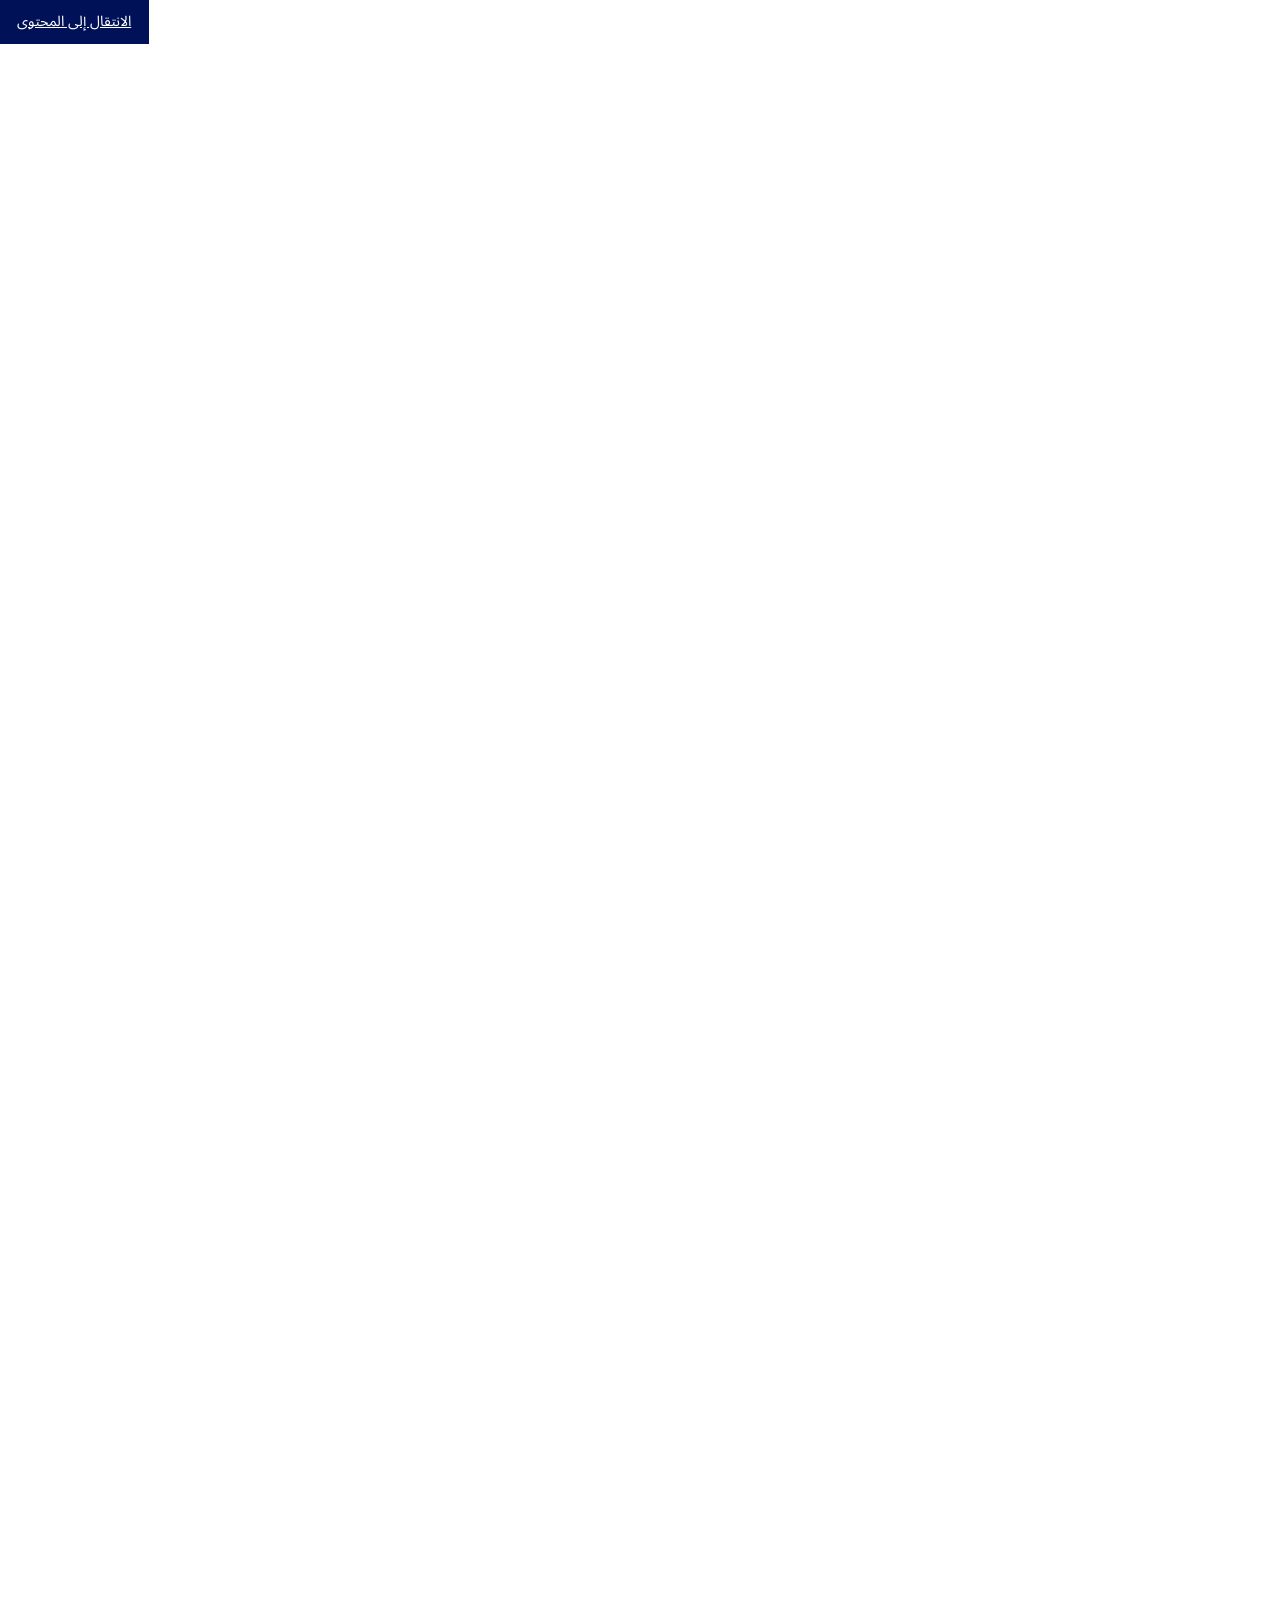
==== ar/index.html @ 50d52a15 "Add files via upload" ====
<!DOCTYPE html>
<html lang="ar" dir="rtl">
<head>
  <meta charset="utf-8">
  <meta name="viewport" content="width=device-width, initial-scale=1">
  <title>مهمة PART للاستدلال الحِجاجي — معلومات باللغة العربية</title>
  <meta name="description" content="صفحة تعريفية باللغة العربية عن مهمة PART للاستدلال الحجاجي، مع توضيح أن التقييم والترتيب الرسميين يعتمدان على البيانات الإنجليزية وأن الترجمة العربية مخصصة للتحليل الاختياري.">
  <link rel="icon" type="image/svg+xml" href="../assets/part-logo.svg">
  <link rel="stylesheet" href="../css/styles.css">
  <link rel="preconnect" href="https://fonts.googleapis.com">
  <link rel="preconnect" href="https://fonts.gstatic.com" crossorigin>
  <link href="https://fonts.googleapis.com/css2?family=Montserrat:wght@400;600;700&amp;family=Noto+Sans+Arabic:wght@400;500;600;700&amp;display=swap" rel="stylesheet">
  <style>
    :root {
      --font-body: "Forma DJR Arabic Text", "Noto Sans Arabic", Tahoma, Arial, sans-serif;
      --font-head: "Forma DJR Arabic Text", "Noto Sans Arabic", Tahoma, Arial, sans-serif;
    }
    body { font-family: var(--font-body); line-height: 1.85; }
    h1, h2, h3, h4, .site-nav, .btn, .kicker, .fact, .dates-table, .io, .footer-note {
      font-family: var(--font-head);
    }
    [lang="en"], .ltr { font-family: "Forma DJR Micro", Montserrat, Arial, sans-serif; }
    h1, h2, h3, h4 { line-height: 1.55; }
    .hero h1 { max-width: 100%; font-size: clamp(2rem, 4.4vw, 3.1rem); margin-bottom: 0.55em; }
    .hero { padding-bottom: 2.5rem; }
    .lede { max-width: 73ch; font-size: 1.16rem; line-height: 1.95; }
    .kicker { letter-spacing: 0; text-transform: none; font-size: 0.9rem; }
    .site-nav a { padding: 0.4em 0; }
    .site-nav .language-link { color: var(--blue); font-weight: 700; white-space: nowrap; }
    .official-notice {
      max-width: 900px;
      background: var(--bg-alt);
      border-right: 4px solid var(--orange);
      padding: 1.35rem 1.55rem;
      margin: 1.7rem 0 1.4rem;
      line-height: 1.9;
    }
    .official-notice h2 { border: 0; padding: 0; font-size: 1.2rem; margin: 0 0 0.5em; }
    .official-notice p { margin: 0; }
    .official-notice strong { color: var(--blue); }
    .btn { line-height: 1.6; }
    .btn-label small { letter-spacing: 0; text-transform: none; }
    main section + section { padding-top: var(--space-section); }
    section#task { padding-top: var(--space-section); }
    .subtask-card h3 { font-size: 1.1rem; margin-bottom: 0.5rem; }
    .subtask-card p:last-child { margin-bottom: 0; }
    .rtl-steps { margin: 1.2rem 0 1.5rem; padding-right: 1.7rem; padding-left: 0; }
    .rtl-steps li { margin: 0 0 0.7rem; padding-right: 0.3rem; }
    .example-box {
      border-right: 3px solid var(--orange);
      border-left: 0;
      background: #fff;
      padding: 1.4rem 1.65rem;
      margin: 1.4rem 0 1.3rem;
      max-width: 850px;
    }
    .example-box p { margin-bottom: 0.55rem; }
    .example-box p:last-child { margin-bottom: 0; }
    .example-box ul { margin: 0.5rem 0 0; padding-right: 1.25rem; padding-left: 0; }
    .example-box li { margin: 0.22rem 0; }
    .answer-note { color: var(--blue); font-weight: 700; margin-top: 0.75rem; }
    .dates-table th, .dates-table td { text-align: right; }
    .dates-table thead th { letter-spacing: 0; text-transform: none; }
    .dates-table td:first-child, .dates-table th:first-child { min-width: 10rem; }
    .footer-note { max-width: 74ch; }
    .ltr { direction: ltr; unicode-bidi: isolate; display: inline-block; }
    @media (max-width: 720px) {
      .hero { padding-top: 2.2rem; }
      .hero h1 { font-size: 2rem; }
      .official-notice { padding: 1rem 1.2rem; }
      .dates-table th, .dates-table td { padding: 0.6rem 0.5rem; font-size: 0.82rem; }
      .dates-table td:first-child, .dates-table th:first-child { min-width: 7rem; }
    }
  </style>
</head>
<body>
  <a class="skip-link" href="#main">الانتقال إلى المحتوى</a>

  <header class="site-header">
    <div class="wrap header-inner">
      <a class="brand" href="../index.html" aria-label="العودة إلى موقع PART الرسمي بالإنجليزية">
        <img src="../assets/part-logo.svg" alt="PART — ألغاز الحجاج" width="242" height="70">
      </a>
      <nav class="site-nav" aria-label="القائمة الرئيسية">
        <a href="#task">عن المهمة</a>
        <a href="#arabic">النسخة العربية</a>
        <a href="#participation">كيف أشارك؟</a>
        <a href="#dates">المواعيد</a>
        <a class="language-link" href="../index.html" lang="en" dir="ltr">English ↗</a>
      </nav>
    </div>
  </header>

  <main id="main">
    <section class="hero" id="top">
      <div class="wrap">
        <p class="kicker"><span class="ltr" lang="en">ArgMining 2027 · EACL 2027</span> · صفحة تعريفية بالعربية</p>
        <h1>مهمة <span class="ltr" lang="en">PART</span> للاستدلال الحِجاجي</h1>
        <p class="lede">
          هل يمكن لنموذج لغوي أن يحدد من نصدّق عندما يتهم بعض الشهود بعضهم الآخر بالكذب؟
          في مهمة <span class="ltr" lang="en">PART</span>، يحلّ المشاركون مسائل قصيرة تتهم فيها بعض الشهادات شهادات أخرى بالكذب، ويحددون من يمكن تصديقه.
        </p>

        <aside class="official-notice" aria-label="معلومة مهمة عن اللغة الرسمية للمهمة">
          <h2>مهم: الإنجليزية هي اللغة الرسمية للمهمة</h2>
          <p>
            <strong>يعتمد الترتيب الرسمي على نتائج الاختبار الإنجليزي فقط.</strong>
            سننشر ترجمة عربية لمسائل الاختبار لمن يرغب في إجراء تجارب إضافية، ويمكن للمشاركين ترجمة بيانات التدريب الإنجليزية بأنفسهم.
            النسخة العربية <strong>ليست مسارًا مستقلًا للمنافسة</strong>، ولا تؤثر نتائجها في الترتيب الرسمي.
          </p>
        </aside>

        <div class="cta-row">
          <a class="btn btn-primary" href="../index.html">
            <span class="btn-label">الموقع الرسمي بالإنجليزية<small>التعليمات والمواعيد وطريقة إرسال الإجابات</small></span>
          </a>
          <a class="btn btn-outline" href="https://huggingface.co/datasets/michiel/argpart" target="_blank" rel="noopener">
            <span class="btn-label">بيانات التدريب الإنجليزية<small>٣٬٠٠٠ مثال متاح الآن</small></span>
          </a>
        </div>
      </div>
    </section>

    <section class="alt-bg" id="task">
      <div class="wrap">
        <h2>ما المطلوب من المشاركين؟</h2>
        <p>
          تتضمن كل مسألة مجموعة من الشهود. يمكن تصديق الشاهد ما لم توجد شهادة موثوقة تتهمه بالكذب.
          توجد مهمتان، ويمكن المشاركة في واحدة منهما أو كلتيهما.
        </p>
        <div class="subtask-grid">
          <article class="subtask-card">
            <h3>المهمة الأولى · إجابة بنعم أو لا</h3>
            <p>اقرأ شهادات الشهود، ثم حدد هل يمكن تصديق عبارة محددة.</p>
            <p class="io">الإجابة المطلوبة: <code lang="en" dir="ltr">yes</code> أو <code lang="en" dir="ltr">no</code></p>
          </article>
          <article class="subtask-card">
            <h3>المهمة الثانية · من هم الشهود الذين يمكن تصديقهم؟</h3>
            <p>حدد جميع الشهود الذين يمكن تصديقهم بعد النظر في اتهاماتهم لبعضهم بالكذب.</p>
            <p class="io">الإجابة المطلوبة: أسماء الشهود الذين يمكن تصديقهم، كما وردت في المسألة</p>
          </article>
        </div>
      </div>
    </section>

    <section id="arabic">
      <div class="wrap">
        <h2>التجارب باستخدام النسخة العربية</h2>
        <p>
          سننشر ترجمة عربية لمسائل الاختبار الإنجليزية، مع الحفاظ على المسائل نفسها وإجاباتها الصحيحة.
          أما بيانات التدريب الإنجليزية المتاحة حاليًا، فيمكن للمشاركين ترجمتها إلى العربية بأنفسهم إذا رغبوا في تدريب نموذج أو إجراء تجارب باللغة العربية.
        </p>
        <ol class="rtl-steps">
          <li><strong>شارك في المهمة الرسمية:</strong> أرسل إجابات نظامك عن مسائل الاختبار <strong>الإنجليزية</strong> وفق التعليمات المنشورة في الموقع الرئيسي.</li>
          <li><strong>ترجم بيانات التدريب إذا رغبت:</strong> يمكنك استخدام البيانات الإنجليزية المتاحة الآن وإعداد ترجمتك العربية لتجاربك.</li>
          <li><strong>جرّب الاختبار العربي:</strong> عندما ننشر النسخة العربية، يمكنك اختبار نموذج متخصص بالعربية أو متعدد اللغات، ومقارنة نتائجه بين اللغتين.</li>
          <li><strong>اعرض نتائجك في الورقة:</strong> يسعدنا أن تتضمن الورقة التي تشرح فيها نظامك تجارب إضافية على النسخة العربية، إلى جانب النتائج الإنجليزية الرسمية.</li>
        </ol>
        <p class="data-note">نعمل حاليًا على ترجمة مسائل الاختبار إلى العربية، وسنضيف رابطها هنا عند نشرها. لا تحتاج إلى إرسال إجابات منفصلة بالعربية للمشاركة في الترتيب الرسمي.</p>
      </div>
    </section>

    <section class="alt-bg" id="example">
      <div class="wrap">
        <h2>مثال بسيط</h2>
        <p>القاعدة: نصدّق الشاهد ما لم توجد شهادة موثوقة تتهمه بالكذب.</p>
        <div class="example-box">
          <ul>
            <li>ليلى تقول إن القطار متأخر.</li>
            <li>أحمد يقول إن ليلى تكذب.</li>
            <li>سامر يقول إن ليلى تكذب.</li>
            <li>عمر يقول إن سامر يكذب.</li>
          </ul>
          <p class="answer-note">النتيجة: لا يمكن تصديق أن القطار متأخر؛ والشاهدان الموثوقان هما أحمد وعمر.</p>
        </div>
        <p class="fig-caption">مثال توضيحي بأسماء عربية. في التقييم الرسمي تُقدَّم المسائل وإجاباتها بالإنجليزية.</p>
      </div>
    </section>

    <section id="participation">
      <div class="wrap">
        <h2>المشاركة وورقة وصف النظام</h2>
        <p>
          للمشاركة في الترتيب الرسمي، يجب إرسال إجابات نظامك عن مسائل الاختبار الإنجليزية في ملف بصيغة <code lang="en" dir="ltr">JSONL</code>، كما هو موضح في الموقع الرئيسي.
          ويمكنك أيضًا عرض تجاربك على الترجمة العربية في ورقة وصف النظام (حتى أربع صفحات، وفق قالب <span class="ltr" lang="en">ACL</span>)، مثل مقارنة نماذج متخصصة بالعربية بنماذج متعددة اللغات.
        </p>
        <p>تنطبق على التجارب الشروط نفسها المعلنة في الصفحة الإنجليزية، بما فيها قيود حجم النماذج واستخدام النماذج مفتوحة الأوزان.</p>
        <div class="cta-row">
          <a class="btn btn-primary" href="../index.html#submission"><span class="btn-label">طريقة إرسال الإجابات الرسمية</span></a>
          <a class="btn btn-outline" href="mailto:argpart2027@gmail.com?subject=PART2027%20Arabic%20translation"><span class="btn-label">اسأل المنظمين</span></a>
        </div>
      </div>
    </section>

    <section class="alt-bg" id="dates">
      <div class="wrap">
        <h2>المواعيد المهمة</h2>
        <table class="dates-table">
          <thead><tr><th scope="col">التاريخ</th><th scope="col">الحدث</th></tr></thead>
          <tbody>
            <tr><td>٩ نوفمبر ٢٠٢٦</td><td>إتاحة بيانات التدريب الإنجليزية</td></tr>
            <tr><td>٧ ديسمبر ٢٠٢٦</td><td>إتاحة بيانات الاختبار</td></tr>
            <tr class="dates-final"><td>١١ ديسمبر ٢٠٢٦</td><td>آخر موعد لإرسال إجابات الاختبار الإنجليزي</td></tr>
            <tr><td>١٥ ديسمبر ٢٠٢٦</td><td>إعلان النتائج</td></tr>
            <tr><td>٣١ ديسمبر ٢٠٢٦</td><td>آخر موعد لتقديم ورقة وصف النظام</td></tr>
          </tbody>
        </table>
        <p class="table-note">للمواعيد التفصيلية وأي تحديثات، يُرجى الرجوع إلى <a href="../index.html#dates">الموقع الرسمي بالإنجليزية</a>.</p>
      </div>
    </section>
  </main>

  <footer class="site-footer">
    <div class="wrap footer-inner">
      <div>
        <strong class="ltr" lang="en">PART · ArgMining 2027</strong>
        <p class="footer-note">هذه صفحة تعريفية باللغة العربية. تبقى التعليمات والنتائج الرسمية المنشورة في <a href="../index.html">النسخة الإنجليزية</a> هي المرجع للمشاركة في المهمة.</p>
      </div>
      <nav class="footer-nav" aria-label="روابط أسفل الصفحة">
        <a href="../index.html">الموقع الإنجليزي الرسمي</a>
        <a href="mailto:argpart2027@gmail.com">argpart2027@gmail.com</a>
      </nav>
    </div>
  </footer>
</body>
</html>
---- css/styles.css ----
/* ==========================================================================
   PART Shared Task — ArgMining 2027
   Leiden University huisstijl, minimal white.
   Colors:   huisstijl.universiteitleiden.nl/huisstijl/kleuren
             primary  Universiteitsblauw #001158 (Pantone 280 C)
             accent   Wiskunde en Natuurwetenschappen #BE4500 (Pantone 173 C)
             light    30%-intensity variants of the above
   Type:     primary  Merriweather (body) — web font
             secondary Vestula -> official web substitute Verdana (headings,
             tables, UI)
   ========================================================================== */

:root {
  --blue:        #001158;
  --blue-30:     #B2B5CC;
  --orange:      #BE4500;
  --orange-30:   #ECC7B3;
  --ink:         #16181d;
  --muted:       #565b66;
  --line:        #d8dbe4;
  --bg:          #ffffff;
  --bg-alt:      #f5f6fa;

  --font-body:   "Merriweather", Georgia, "Times New Roman", serif;
  --font-head:   Verdana, Geneva, "DejaVu Sans", Arial, sans-serif;

  --wrap: 1060px;
  --space-section: clamp(3rem, 7vw, 5rem);
}

* { box-sizing: border-box; }

html {
  scroll-behavior: smooth;
  scroll-padding-top: 5rem;
}

body {
  margin: 0;
  font-family: var(--font-body);
  font-size: 1.0625rem;
  line-height: 1.7;
  color: var(--ink);
  background: var(--bg);
  -webkit-font-smoothing: antialiased;
}

h1, h2, h3, h4 {
  font-family: var(--font-head);
  color: var(--blue);
  line-height: 1.25;
  margin: 0 0 0.8em;
  font-weight: 700;
}

h2 {
  font-size: clamp(1.5rem, 3vw, 1.9rem);
  letter-spacing: 0.01em;
  padding-bottom: 0.5em;
  border-bottom: 2px solid var(--blue);
  margin-bottom: 1.5em;
}

h3 { font-size: 1.15rem; }

p { margin: 0 0 1.1em; }

a { color: var(--blue); }
a:hover { color: var(--orange); }

img { max-width: 100%; height: auto; display: block; }

.wrap {
  max-width: var(--wrap);
  margin: 0 auto;
  padding: 0 1.25rem;
}

.visually-hidden {
  position: absolute !important;
  width: 1px; height: 1px;
  margin: -1px; padding: 0;
  overflow: hidden;
  clip: rect(0 0 0 0);
  white-space: nowrap;
  border: 0;
}

.skip-link {
  position: absolute;
  left: -9999px;
  top: 0;
  background: var(--blue);
  color: #fff;
  padding: 0.6em 1.2em;
  z-index: 100;
  font-family: var(--font-head);
  font-size: 0.9rem;
}
.skip-link:focus { left: 0; }

/* ---------- header ---------- */

.site-header {
  position: sticky;
  top: 0;
  background: var(--bg);
  border-bottom: 1px solid var(--line);
  z-index: 10;
}

.header-inner {
  display: flex;
  align-items: center;
  justify-content: space-between;
  gap: 1.5rem;
  flex-wrap: wrap;
  padding-top: 0.75rem;
  padding-bottom: 0.75rem;
}

.brand img { height: 44px; width: auto; }

.site-nav {
  display: flex;
  flex-wrap: wrap;
  gap: 0.25rem 1.25rem;
  font-family: var(--font-head);
  font-size: 0.85rem;
}

.site-nav a {
  text-decoration: none;
  color: var(--ink);
  padding: 0.35em 0;
  border-bottom: 2px solid transparent;
}
.site-nav a:hover {
  color: var(--blue);
  border-bottom-color: var(--orange);
}

/* ---------- hero ---------- */

.hero {
  padding: clamp(2.5rem, 6vw, 4.5rem) 0 var(--space-section);
}

.kicker {
  font-family: var(--font-head);
  font-size: 0.8rem;
  font-weight: 700;
  letter-spacing: 0.14em;
  text-transform: uppercase;
  color: var(--orange);
  margin: 0 0 1rem;
}

.hero h1 {
  font-size: clamp(1.9rem, 4.5vw, 2.9rem);
  margin-bottom: 1.2em;
  max-width: 18ch;
}
.hero h1 .abbrev { font-weight: 400; }

.lede {
  font-size: 1.125rem;
  max-width: 62ch;
  color: var(--ink);
}

/* ---------- buttons ---------- */

.cta-row {
  display: flex;
  flex-wrap: wrap;
  gap: 0.9rem;
  margin: 1.8rem 0 0.9rem;
}

.btn {
  display: inline-flex;
  align-items: center;
  gap: 0.75rem;
  padding: 0.85em 1.3em;
  font-family: var(--font-head);
  font-size: 0.95rem;
  line-height: 1.3;
  text-decoration: none;
  border: 1px solid var(--blue);
  border-radius: 2px;
  transition: background-color 0.15s ease, color 0.15s ease, border-color 0.15s ease;
}

.btn-label { display: flex; flex-direction: column; }
.btn-label small {
  font-size: 0.72rem;
  font-weight: 400;
  letter-spacing: 0.05em;
  text-transform: uppercase;
  opacity: 0.85;
}

.btn-primary { background: var(--blue); color: #fff; }
.btn-primary:hover { background: #0a1d6b; color: #fff; }

.btn-outline { background: #fff; color: var(--blue); }
.btn-outline:hover { background: var(--blue); color: #fff; }

.btn-badge {
  font-size: 0.68rem;
  font-weight: 700;
  letter-spacing: 0.08em;
  text-transform: uppercase;
  padding: 0.35em 0.7em;
  border-radius: 999px;
  background: var(--orange);
  color: #fff;
  white-space: nowrap;
}

.data-note {
  margin-top: 1.1rem;
  font-size: 0.95rem;
  color: var(--muted);
  max-width: 62ch;
}

.univ { margin-top: 2.25rem; }

.univ-label {
  font-family: var(--font-head);
  font-size: 0.75rem;
  font-weight: 700;
  letter-spacing: 0.14em;
  text-transform: uppercase;
  color: var(--muted);
  margin: 0 0 1rem;
}

.univ-logos {
  display: flex;
  align-items: center;
  flex-wrap: wrap;
  gap: 1.25rem 2.5rem;
}

.univ-logos img {
  height: 40px;
  width: auto;
}

.univ-logos img.logo-leiden { height: 72px; }

.univ-logos a { display: inline-block; }

/* ---------- sections ---------- */

section { padding: var(--space-section) 0; }
section + section { padding-top: 0; }
section[id] { scroll-margin-top: 5rem; }

section#task, section#organizers, section#references { padding-top: var(--space-section); }

.alt-bg { background: var(--bg-alt); }

/* ---------- dates ---------- */

section#dates { padding-top: var(--space-section); }

.dates-table {
  width: 100%;
  border-collapse: collapse;
  font-family: var(--font-head);
  font-size: 0.95rem;
}

.dates-table th,
.dates-table td {
  text-align: left;
  padding: 0.7em 1em;
  border-bottom: 1px solid var(--line);
}

.dates-table thead th {
  background: var(--blue);
  color: #fff;
  border-bottom: 2px solid var(--blue);
  font-size: 0.8rem;
  letter-spacing: 0.1em;
  text-transform: uppercase;
}

.dates-table tbody tr:hover { background: var(--bg-alt); }

.dates-table td:first-child,
.dates-table th:first-child {
  width: 1%;
  white-space: nowrap;
}

.dates-table .dates-final td {
  font-weight: 700;
  color: var(--blue);
  border-top: 2px solid var(--orange);
}

.table-note {
  font-size: 0.85rem;
  color: var(--muted);
  margin-top: 0.8rem;
}

/* ---------- subtask / eval / organizer cards ---------- */

.subtask-grid,
.eval-grid,
.organizer-grid {
  display: grid;
  grid-template-columns: repeat(auto-fit, minmax(280px, 1fr));
  gap: 1.25rem;
  margin: 1.5rem 0;
}

.subtask-card,
.eval-card,
.organizer {
  border: 1px solid var(--line);
  border-top: 3px solid var(--blue);
  padding: 1.4rem 1.5rem;
  background: var(--bg);
}

.subtask-card h4,
.eval-card h3 { margin-bottom: 0.6em; }

.io {
  font-size: 0.88rem;
  color: var(--muted);
  font-family: var(--font-head);
  border-top: 1px dashed var(--line);
  padding-top: 0.8em;
}

.organizer .meta {
  font-size: 0.85rem;
  color: var(--muted);
  font-family: var(--font-head);
  margin-bottom: 0.8em;
}

.avatar {
  width: 88px;
  height: 88px;
  border-radius: 50%;
  object-fit: cover;
  object-position: center top;
  margin-bottom: 1rem;
}

/* ---------- example puzzle ---------- */

.example {
  display: grid;
  grid-template-columns: minmax(300px, 5fr) minmax(280px, 6fr);
  gap: 2rem;
  margin: 2rem 0 1rem;
}

.attack-graph {
  width: 100%;
  height: auto;
  display: block;
}

.attack-graph .edge {
  fill: none;
  stroke: var(--blue);
  stroke-width: 2;
}

.attack-graph .node circle {
  fill: #fff;
  stroke: var(--blue);
  stroke-width: 2;
}

.attack-graph .node-num {
  font-family: var(--font-head);
  font-size: 22px;
  font-weight: 700;
  fill: var(--blue);
}

.attack-graph .node-label {
  font-family: var(--font-head);
  font-size: 12.5px;
  fill: var(--ink);
}

.attack-graph .node-sub {
  font-family: var(--font-head);
  font-size: 11.5px;
  fill: var(--muted);
}

.example-text blockquote {
  margin: 0;
  padding: 1.2rem 1.4rem;
  border-left: 3px solid var(--orange);
  background: var(--bg);
  font-size: 0.98rem;
}

.example-text blockquote p { margin-bottom: 0.7em; }
.example-text blockquote p:last-child { margin-bottom: 0; }

.fig-caption {
  font-family: var(--font-head);
  font-size: 0.8rem;
  color: var(--muted);
  margin-top: 0.8rem;
}

/* ---------- dataset ---------- */

.fact-grid {
  display: grid;
  grid-template-columns: repeat(auto-fit, minmax(140px, 1fr));
  gap: 1.25rem;
  margin: 1.75rem 0;
}

.fact {
  border: 1px solid var(--line);
  padding: 1.1rem 1.2rem;
  display: flex;
  flex-direction: column;
  gap: 0.2rem;
}

.fact-num {
  font-family: var(--font-head);
  font-size: 1.7rem;
  font-weight: 700;
  color: var(--blue);
  line-height: 1;
}

.fact-label {
  font-family: var(--font-head);
  font-size: 0.8rem;
  letter-spacing: 0.05em;
  text-transform: uppercase;
  color: var(--muted);
}

.restrictions {
  padding-left: 1.3em;
}

.restrictions li {
  margin-bottom: 0.7em;
}

code {
  font-family: ui-monospace, SFMono-Regular, Menlo, Consolas, "DejaVu Sans Mono", monospace;
  font-size: 0.88em;
  background: var(--bg-alt);
  padding: 0.1em 0.3em;
  border-radius: 3px;
}

.code-block {
  background: var(--bg-alt);
  border: 1px solid var(--line);
  border-left: 3px solid var(--blue);
  padding: 0.9rem 1.1rem;
  overflow-x: auto;
  font-size: 0.9rem;
  line-height: 1.6;
}

.code-block code {
  background: none;
  padding: 0;
  font-size: inherit;
}

/* ---------- references ---------- */

.references {
  padding-left: 1.4em;
  font-size: 0.95rem;
  color: var(--muted);
}

.references li {
  margin-bottom: 1em;
  line-height: 1.65;
}

/* ---------- footer ---------- */

.site-footer {
  border-top: 1px solid var(--line);
  background: var(--bg);
  padding: 2.5rem 0 2rem;
}

.footer-inner {
  display: flex;
  justify-content: space-between;
  gap: 2rem;
  flex-wrap: wrap;
}

.footer-logos {
  display: flex;
  align-items: center;
  flex-wrap: wrap;
  gap: 1rem 1.75rem;
}

.footer-logos a { display: inline-block; }
.footer-logos img { height: 30px; width: auto; }
.footer-logos img.logo-leiden { height: 56px; }

.footer-note {
  font-size: 0.85rem;
  color: var(--muted);
  max-width: 52ch;
  margin: 1rem 0 0;
}

.footer-nav {
  display: flex;
  flex-direction: column;
  gap: 0.4rem;
  font-family: var(--font-head);
  font-size: 0.85rem;
  align-self: flex-start;
}

.footer-nav a { text-decoration: none; }
.footer-nav a:hover { color: var(--orange); }

/* ---------- responsive ---------- */

@media (max-width: 720px) {
  body { font-size: 1rem; }

  .header-inner {
    flex-direction: column;
    align-items: flex-start;
  }

  .site-nav { gap: 0.1rem 1rem; font-size: 0.8rem; }

  .example { grid-template-columns: 1fr; }

  .cta-row .btn { width: 100%; justify-content: center; }
}

/* ---------- print ---------- */

@media print {
  .site-header, .site-footer, .cta-row, .skip-link { display: none; }
  body { font-size: 10pt; }
  .alt-bg { background: #fff; }
  a { color: inherit; text-decoration: underline; }
}
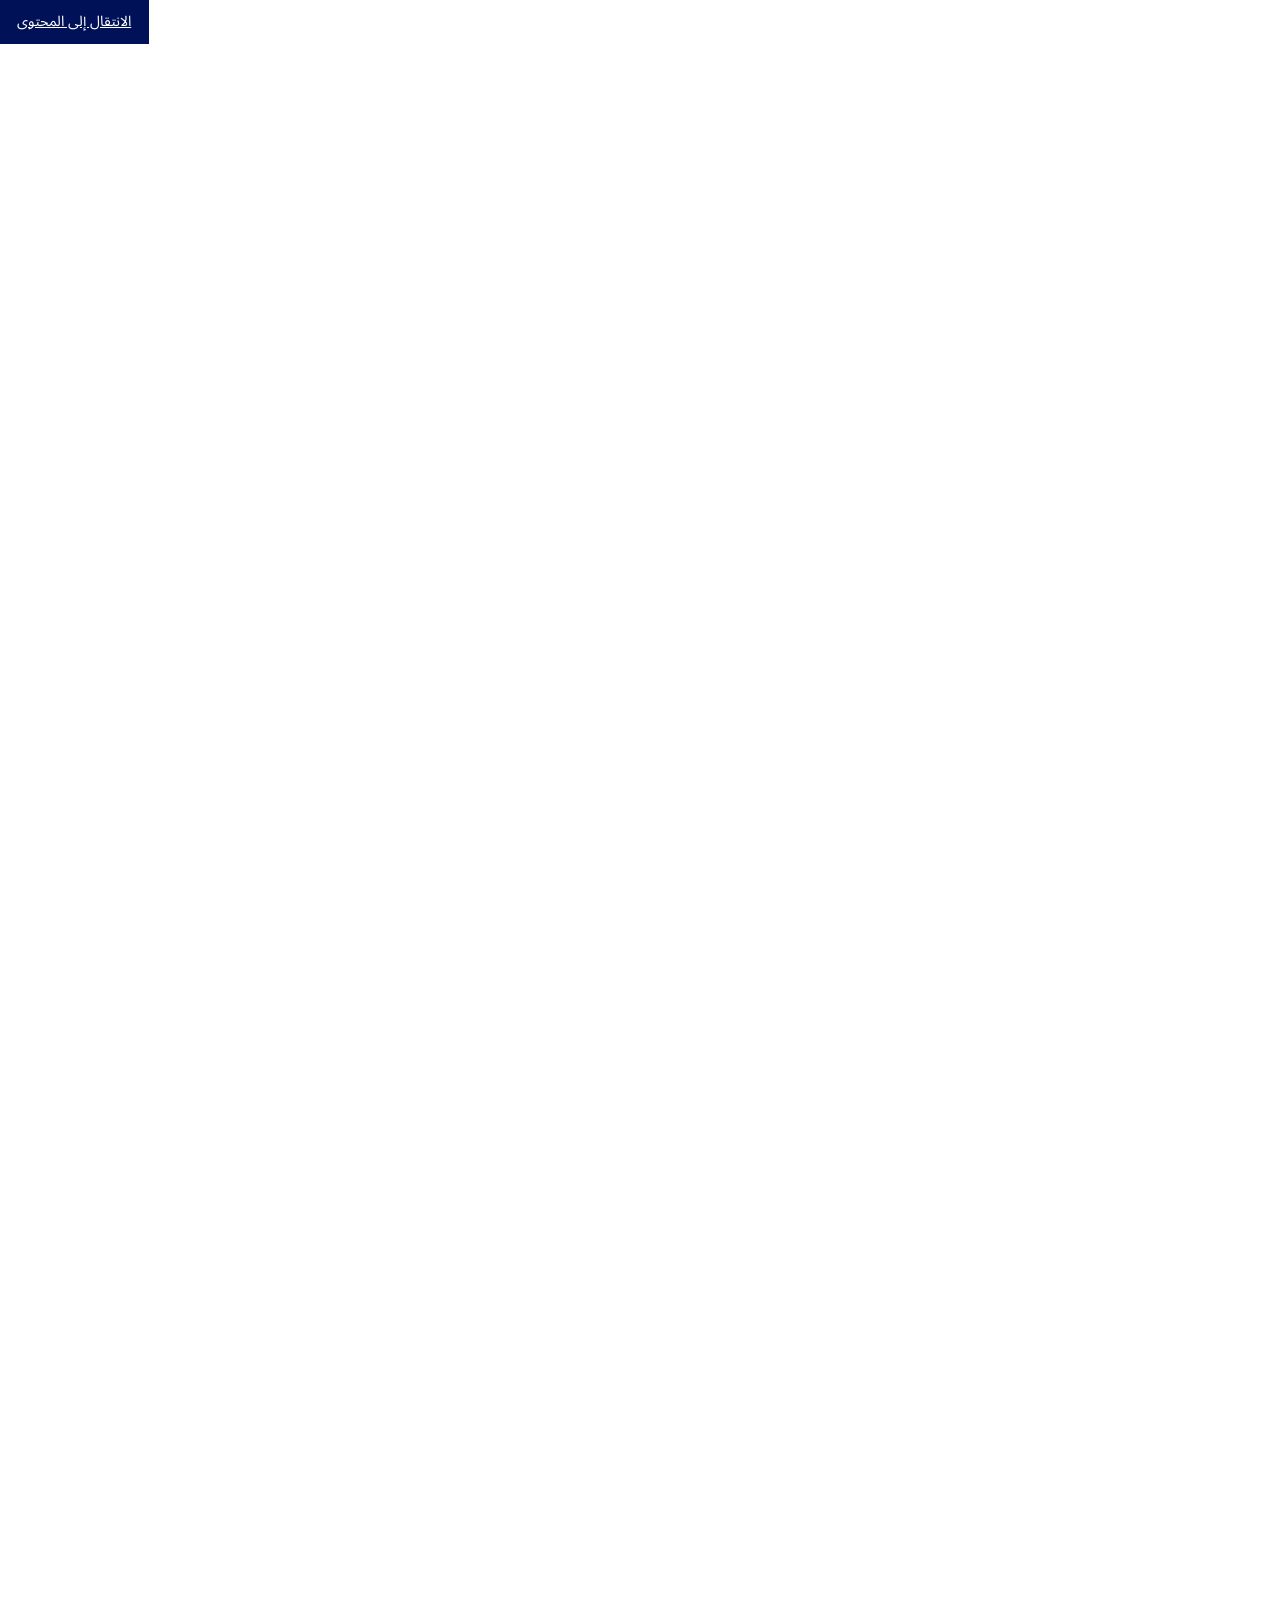
==== commit cae0502b: "Add files via upload" ====
--- a/ar/index.html
+++ b/ar/index.html
@@ -98,7 +98,9 @@
         <h1>مهمة <span class="ltr" lang="en">PART</span> للاستدلال الحِجاجي</h1>
         <p class="lede">
           هل يمكن لنموذج لغوي أن يحدد من نصدّق عندما يتهم بعض الشهود بعضهم الآخر بالكذب؟
-          في مهمة <span class="ltr" lang="en">PART</span>، يحلّ المشاركون مسائل قصيرة تتهم فيها بعض الشهادات شهادات أخرى بالكذب، ويحددون من يمكن تصديقه.
+          لا يكفي هنا فهم كل شهادة بمفردها؛ بل يحتاج النموذج إلى الاستدلال عبر الشهادات، وتتبع من يتهم من، ومعرفة كيف يؤثر تصديق شاهد في تصديق الآخرين.
+          هذه القدرة مهمة في فهم الحجج وتقييم الأدلة، لكن دراسة هذا النوع من الاستدلال في اللغة العربية لا تزال محدودة.
+          في مهمة <span class="ltr" lang="en">PART</span>، يحلّ المشاركون مسائل قصيرة يتهم فيها الشهود بعضهم بعضًا بالكذب، ويستنتجون من يمكن تصديقه.
         </p>
 
         <aside class="official-notice" aria-label="معلومة مهمة عن اللغة الرسمية للمهمة">
@@ -125,7 +127,7 @@
       <div class="wrap">
         <h2>ما المطلوب من المشاركين؟</h2>
         <p>
-          تتضمن كل مسألة مجموعة من الشهود. يمكن تصديق الشاهد ما لم توجد شهادة موثوقة تتهمه بالكذب.
+          تتضمن كل مسألة مجموعة من الشهود. نصدّق كل شاهد ما لم يتهمه بالكذب شاهد آخر نصدّقه.
           توجد مهمتان، ويمكن المشاركة في واحدة منهما أو كلتيهما.
         </p>
         <div class="subtask-grid">
@@ -163,7 +165,7 @@
     <section class="alt-bg" id="example">
       <div class="wrap">
         <h2>مثال بسيط</h2>
-        <p>القاعدة: نصدّق الشاهد ما لم توجد شهادة موثوقة تتهمه بالكذب.</p>
+        <p>القاعدة: نصدّق كل شاهد ما لم يتهمه بالكذب شاهد آخر نصدّقه.</p>
         <div class="example-box">
           <ul>
             <li>ليلى تقول إن القطار متأخر.</li>
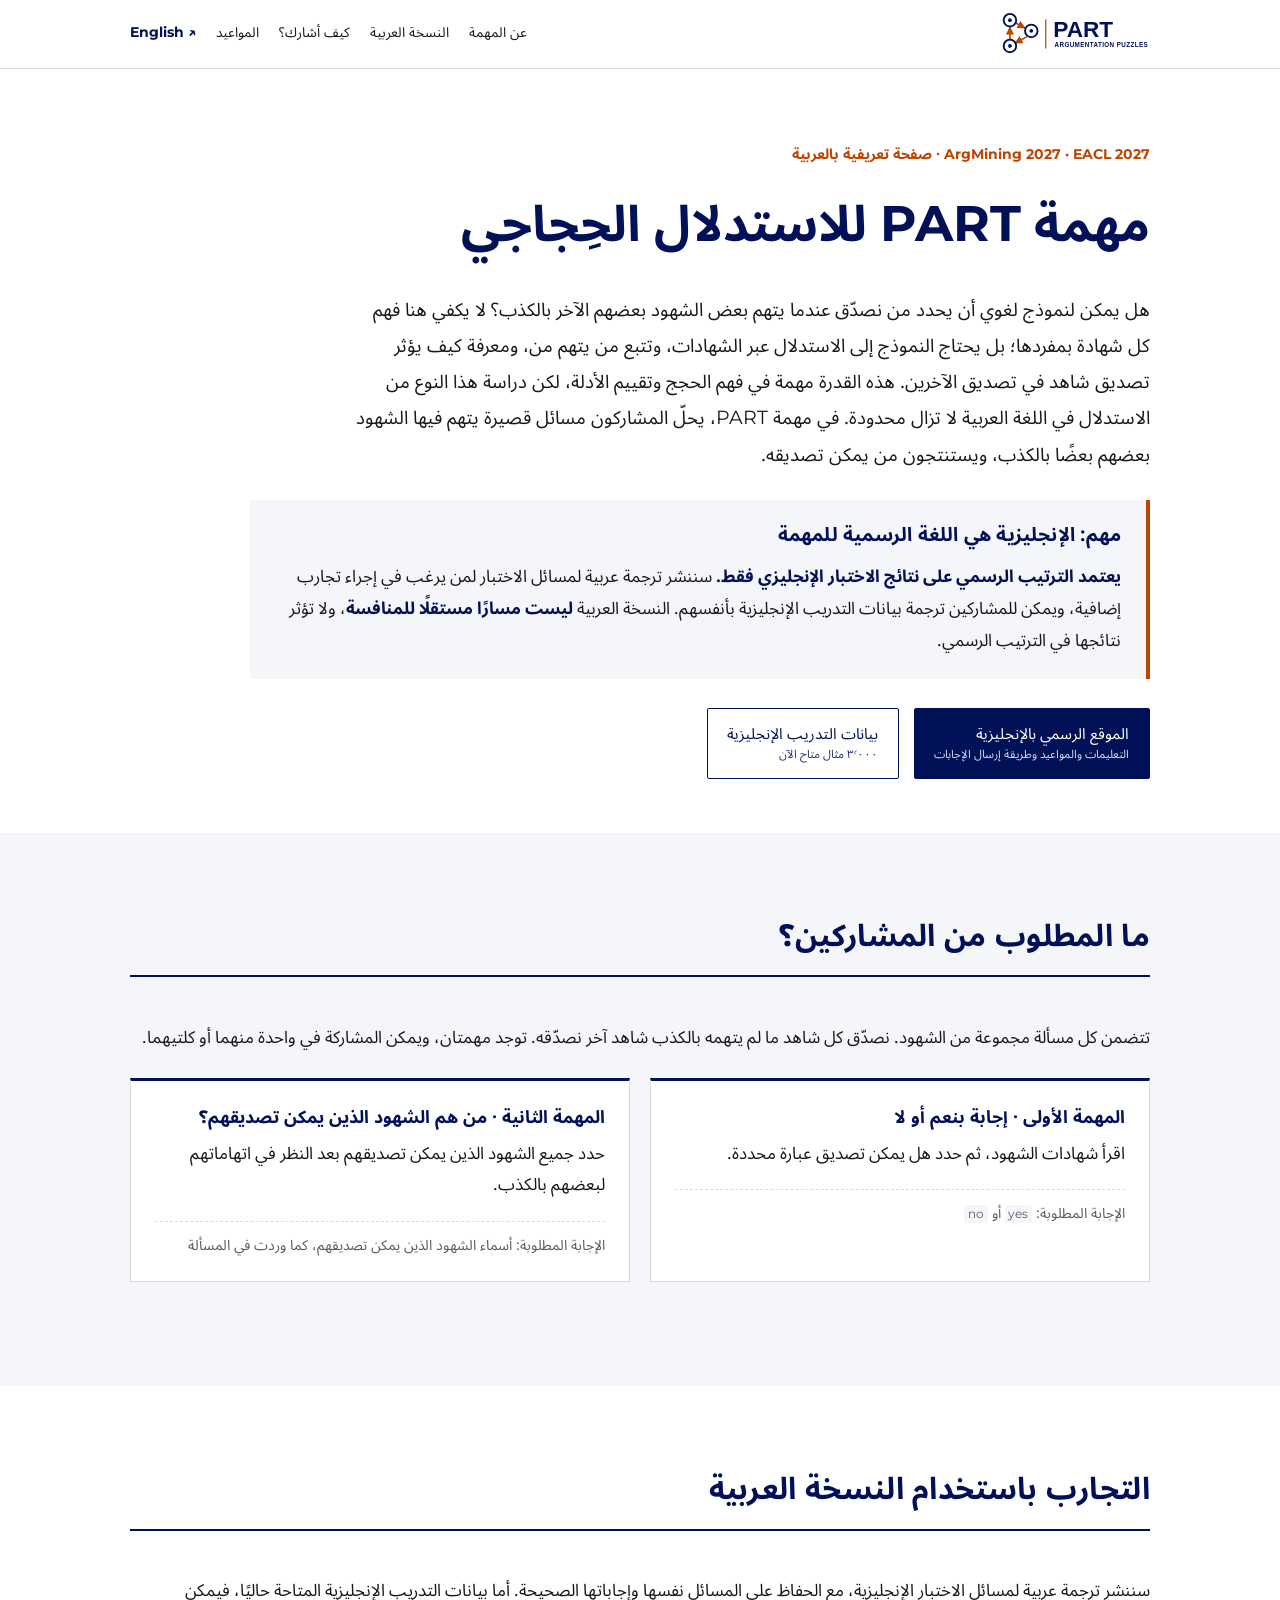
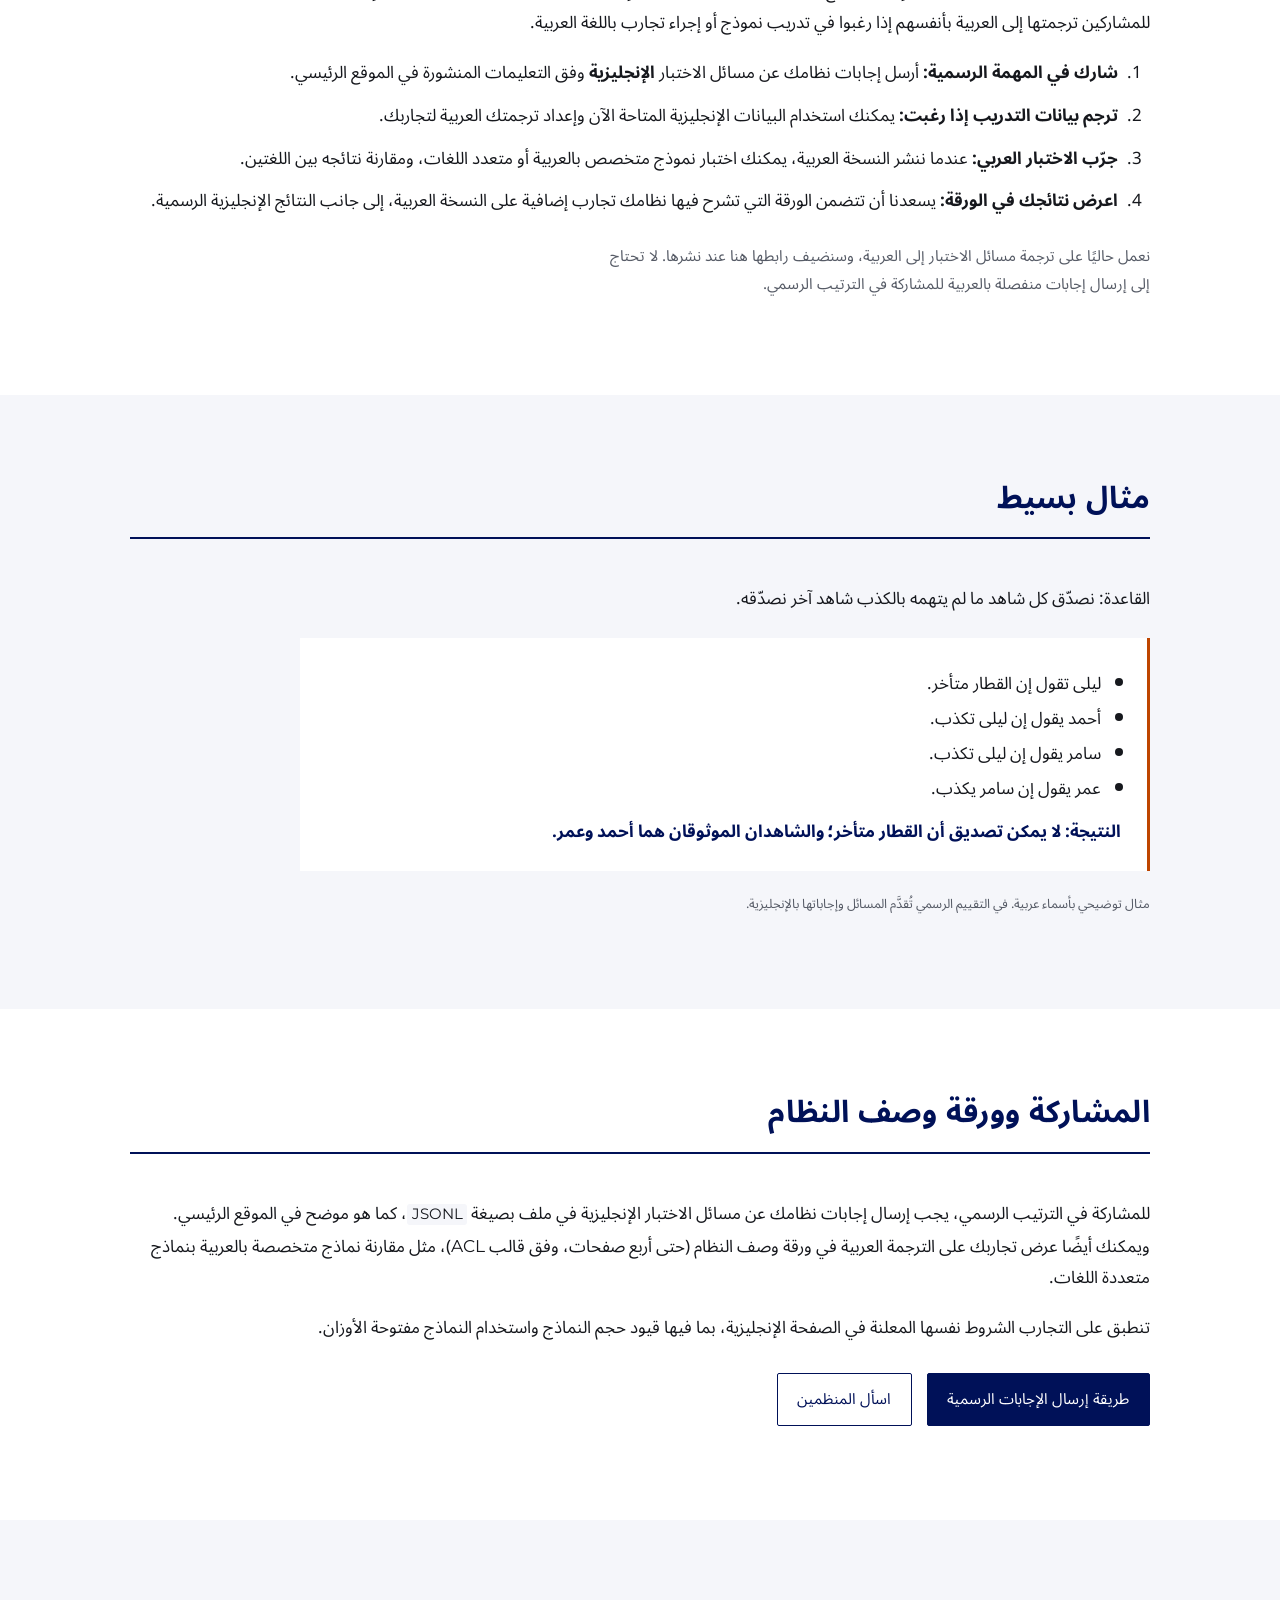
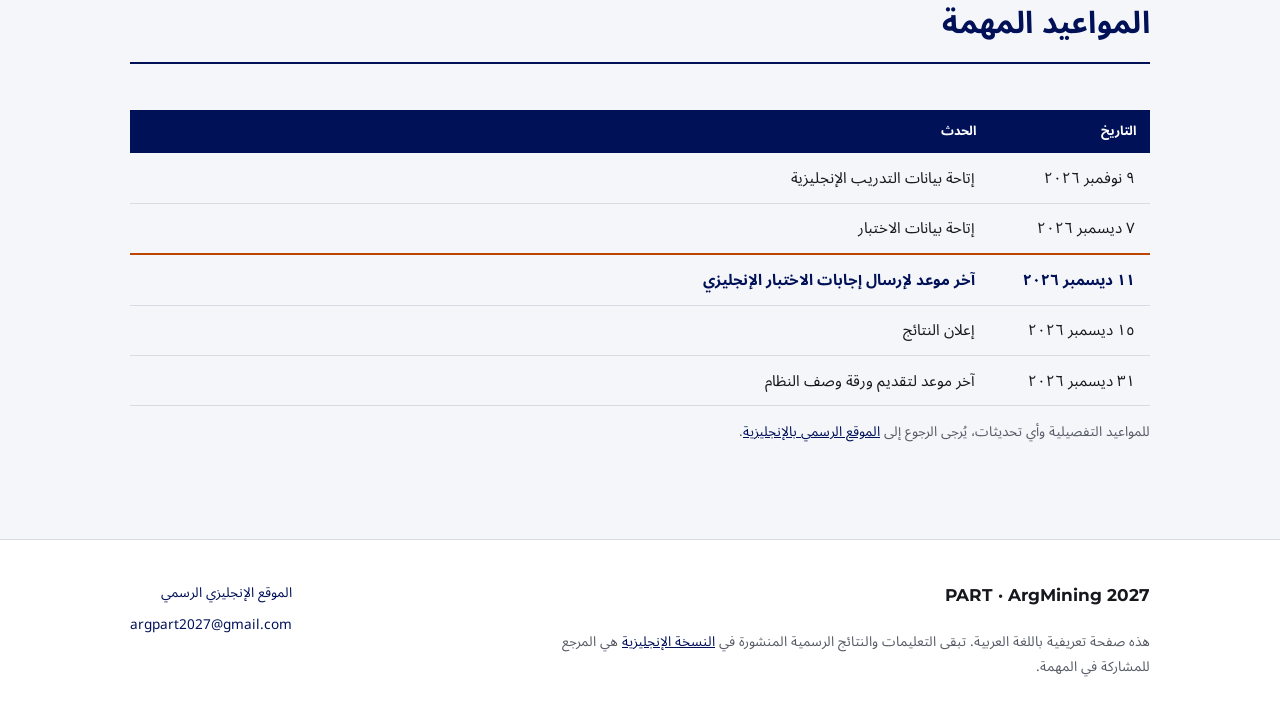
==== commit 07d5f542: "Add files via upload" ====
--- a/ar/index.html
+++ b/ar/index.html
@@ -71,6 +71,102 @@
       .dates-table th, .dates-table td { padding: 0.6rem 0.5rem; font-size: 0.82rem; }
       .dates-table td:first-child, .dates-table th:first-child { min-width: 7rem; }
     }
+
+    /* Arabic page mobile layout: do not change the shared English stylesheet. */
+    .mobile-language { display: none; }
+    /* Avoid the large horizontal scroll area created by the global skip-link offset in RTL. */
+    .skip-link { left: auto; right: 0; transform: translateY(-150%); }
+    .skip-link:focus { left: auto; transform: translateY(0); }
+    @media (max-width: 720px) {
+      :root { --space-section: 2.2rem; }
+      body { line-height: 1.72; }
+      .site-header { position: static; }
+      .header-inner {
+        flex-direction: row;
+        flex-wrap: wrap;
+        align-items: center;
+        justify-content: space-between;
+        gap: 0.15rem 0.5rem;
+        padding-top: 0.5rem;
+        padding-bottom: 0;
+      }
+      .brand img { height: 38px; }
+      .mobile-language {
+        display: inline-flex;
+        align-items: center;
+        font-family: "Forma DJR Micro", Montserrat, Arial, sans-serif;
+        font-size: 0.78rem;
+        font-weight: 700;
+        text-decoration: none;
+        color: var(--blue);
+        border: 1px solid var(--line);
+        padding: 0.24rem 0.6rem;
+        border-radius: 2px;
+      }
+      .site-nav {
+        width: 100%;
+        flex: 0 0 100%;
+        flex-wrap: nowrap;
+        gap: 1rem;
+        padding: 0.1rem 0 0.45rem;
+        overflow-x: auto;
+        overscroll-behavior-inline: contain;
+        scrollbar-width: thin;
+        font-size: 0.79rem;
+        white-space: nowrap;
+      }
+      .site-nav a { flex: 0 0 auto; padding: 0.25rem 0; }
+      .site-nav .language-link { display: none; }
+      .hero { padding-top: 1.4rem; padding-bottom: 1.7rem; }
+      .kicker { font-size: 0.76rem; margin-bottom: 0.75rem; }
+      .hero h1 {
+        font-size: clamp(1.65rem, 7.4vw, 1.9rem);
+        line-height: 1.45;
+        margin-bottom: 0.4rem;
+      }
+      .lede { font-size: 1rem; line-height: 1.79; }
+      .official-notice {
+        margin: 1.05rem 0 1.1rem;
+        padding: 0.85rem 1rem;
+        line-height: 1.75;
+        font-size: 0.94rem;
+      }
+      .official-notice h2 { font-size: 1.06rem; line-height: 1.6; }
+      .cta-row { gap: 0.55rem; margin-top: 1rem; }
+      .cta-row .btn {
+        padding: 0.68rem 0.9rem;
+        text-align: right;
+        justify-content: flex-start;
+        font-size: 0.88rem;
+      }
+      .btn-label small { font-size: 0.7rem; }
+      h2 { font-size: 1.43rem; margin-bottom: 1.05em; }
+      .subtask-grid { gap: 0.8rem; margin: 1rem 0; }
+      .subtask-card { padding: 1rem 1.1rem; }
+      .example-box { padding: 1rem 1.15rem; }
+      .rtl-steps { padding-right: 1.35rem; }
+      .dates-table { border-collapse: collapse; }
+      .dates-table thead { display: none; }
+      .dates-table, .dates-table tbody, .dates-table tr, .dates-table td { display: block; width: 100%; }
+      .dates-table tbody tr {
+        padding: 0.7rem 0.85rem;
+        border-bottom: 1px solid var(--line);
+      }
+      .dates-table td, .dates-table td:first-child {
+        min-width: 0;
+        width: 100%;
+        white-space: normal;
+        border: 0;
+        padding: 0;
+        text-align: right;
+      }
+      .dates-table td:first-child { font-size: 0.78rem; color: var(--orange); font-weight: 700; margin-bottom: 0.15rem; }
+      .dates-table td:last-child { font-size: 0.94rem; }
+      .dates-table .dates-final { border-right: 3px solid var(--orange); }
+      .dates-table .dates-final td { border-top: 0; }
+      .footer-inner { gap: 0.75rem; }
+      .footer-nav { flex-direction: row; flex-wrap: wrap; gap: 0.35rem 1rem; }
+    }
   </style>
 </head>
 <body>
@@ -81,6 +177,7 @@
       <a class="brand" href="../index.html" aria-label="العودة إلى موقع PART الرسمي بالإنجليزية">
         <img src="../assets/part-logo.svg" alt="PART — ألغاز الحجاج" width="242" height="70">
       </a>
+      <a class="mobile-language" href="../index.html" lang="en" dir="ltr" aria-label="Read the English page">English</a>
       <nav class="site-nav" aria-label="القائمة الرئيسية">
         <a href="#task">عن المهمة</a>
         <a href="#arabic">النسخة العربية</a>
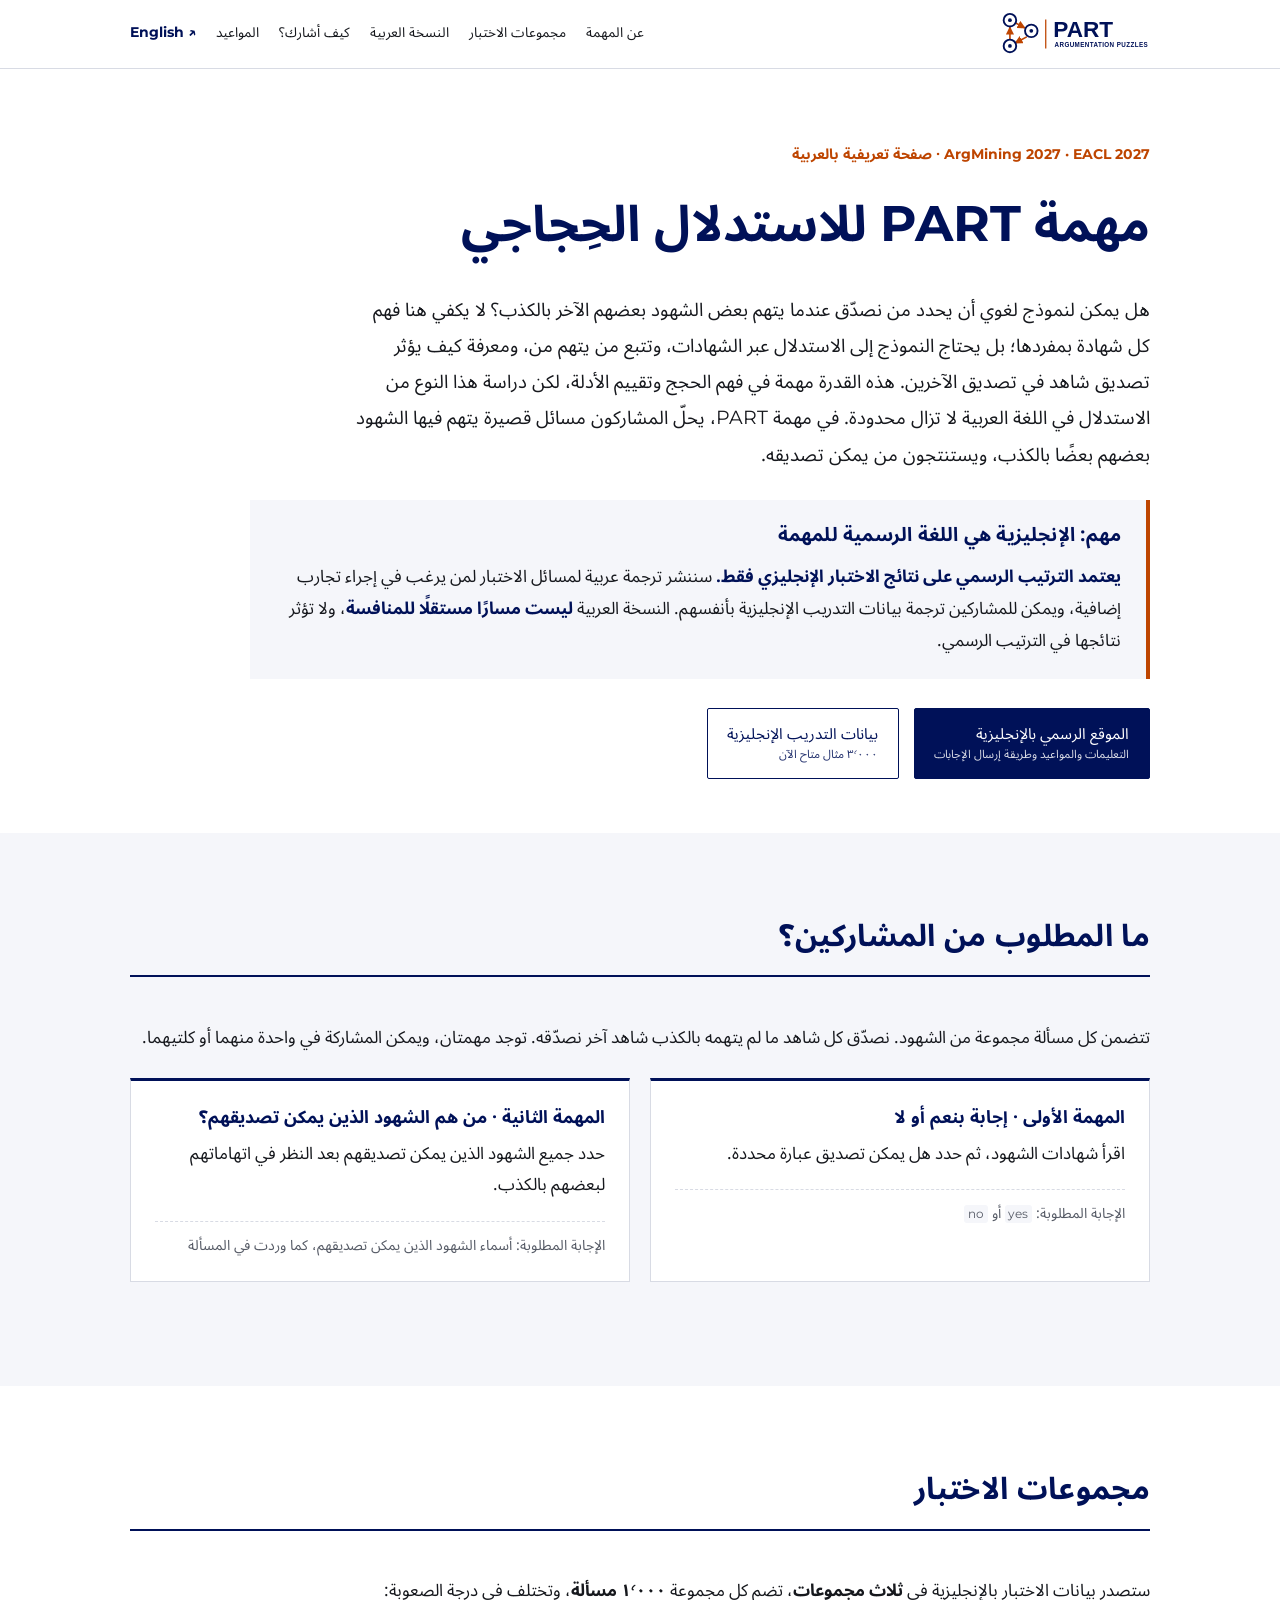
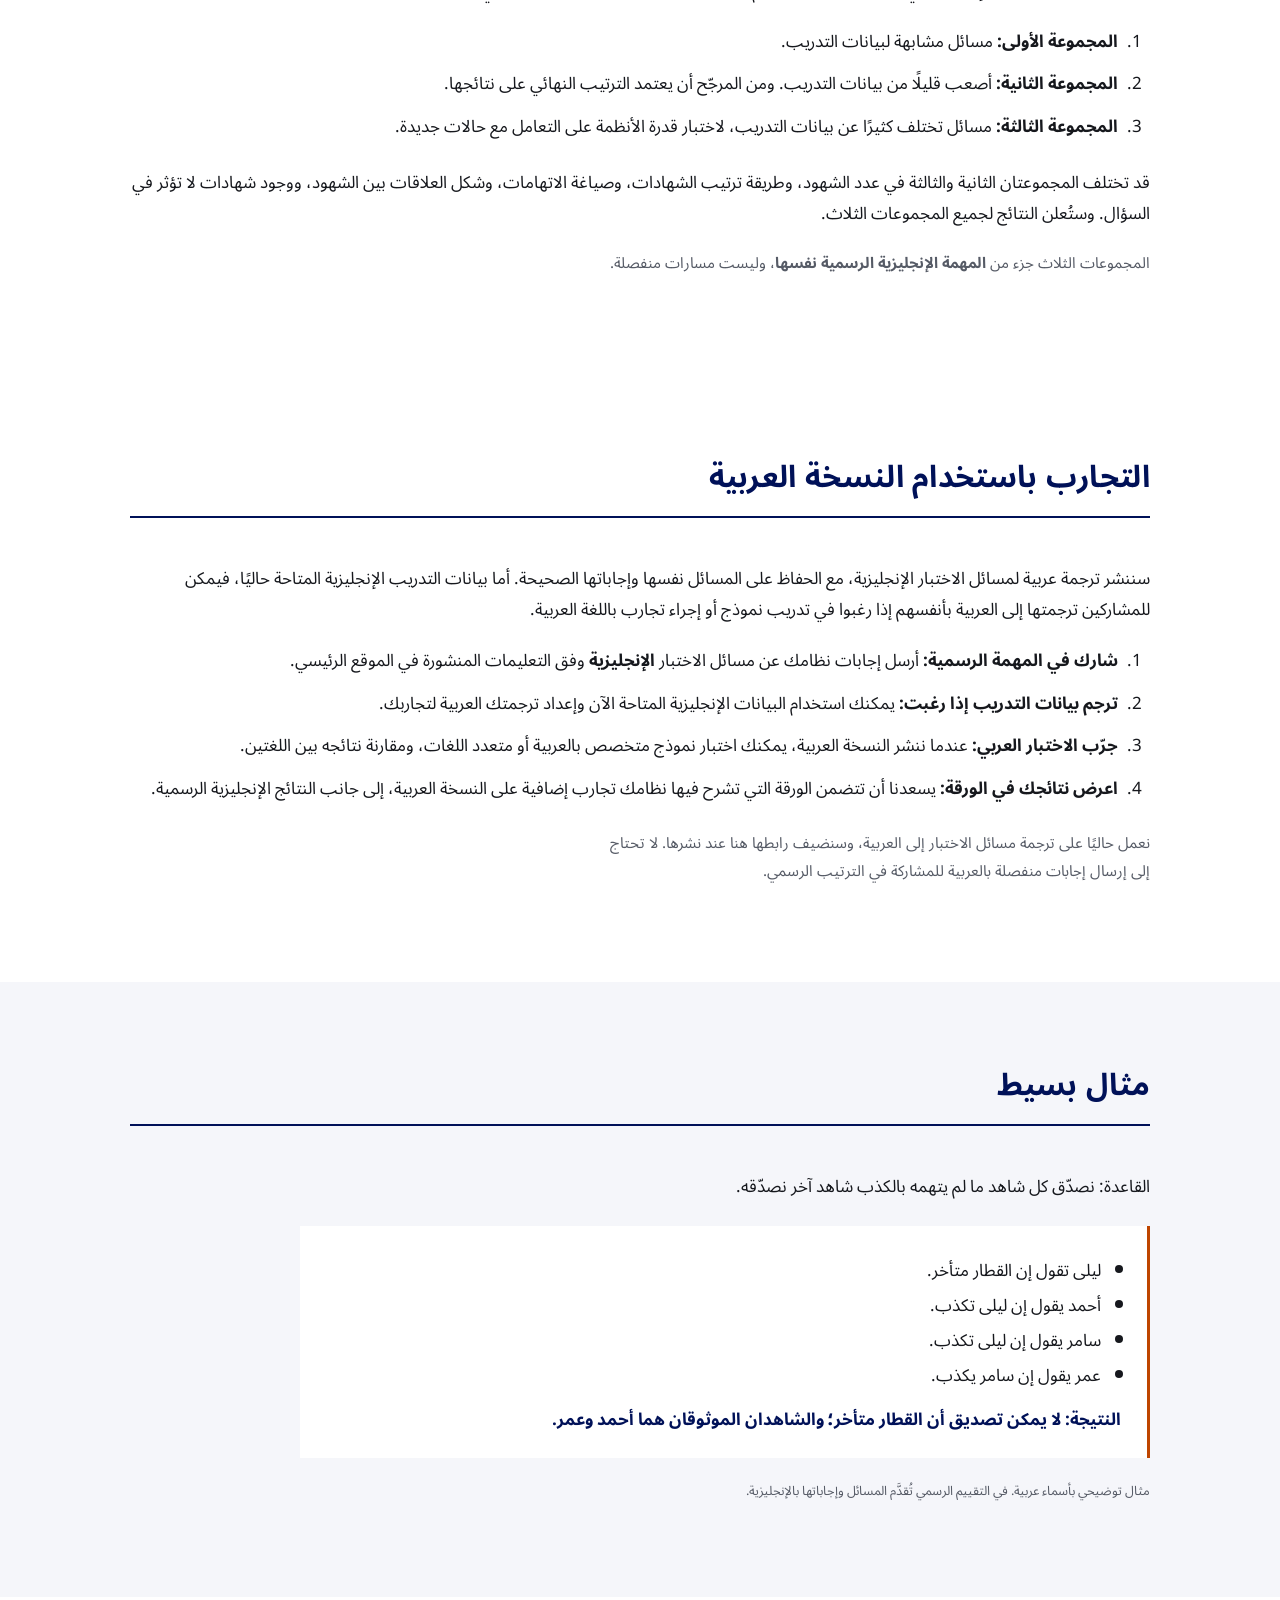
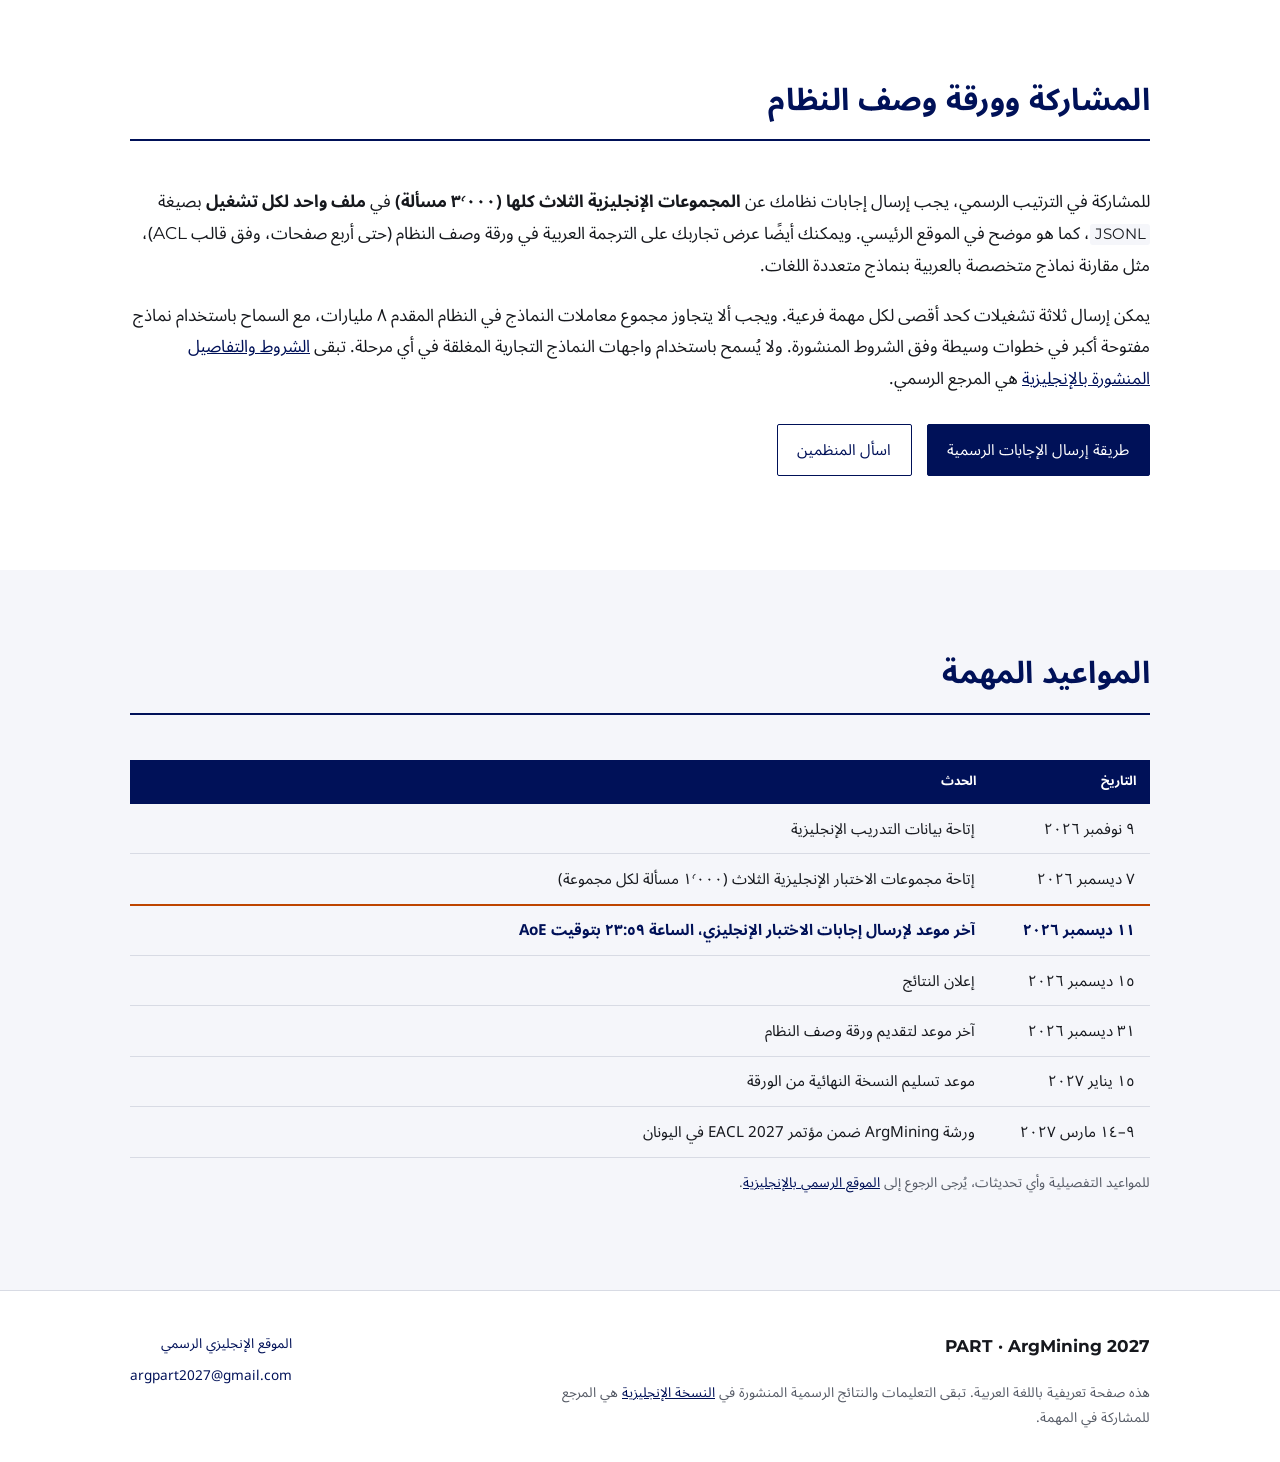
==== commit 64b46c9f: "Add files via upload" ====
--- a/ar/index.html
+++ b/ar/index.html
@@ -180,6 +180,7 @@
       <a class="mobile-language" href="../index.html" lang="en" dir="ltr" aria-label="Read the English page">English</a>
       <nav class="site-nav" aria-label="القائمة الرئيسية">
         <a href="#task">عن المهمة</a>
+        <a href="#test-sets">مجموعات الاختبار</a>
         <a href="#arabic">النسخة العربية</a>
         <a href="#participation">كيف أشارك؟</a>
         <a href="#dates">المواعيد</a>
@@ -242,6 +243,25 @@
       </div>
     </section>
 
+    <section id="test-sets">
+      <div class="wrap">
+        <h2>مجموعات الاختبار</h2>
+        <p>
+          ستصدر بيانات الاختبار بالإنجليزية في <strong>ثلاث مجموعات</strong>، تضم كل مجموعة <strong>١٬٠٠٠ مسألة</strong>، وتختلف في درجة الصعوبة:
+        </p>
+        <ol class="rtl-steps">
+          <li><strong>المجموعة الأولى:</strong> مسائل مشابهة لبيانات التدريب.</li>
+          <li><strong>المجموعة الثانية:</strong> أصعب قليلًا من بيانات التدريب. ومن المرجّح أن يعتمد الترتيب النهائي على نتائجها.</li>
+          <li><strong>المجموعة الثالثة:</strong> مسائل تختلف كثيرًا عن بيانات التدريب، لاختبار قدرة الأنظمة على التعامل مع حالات جديدة.</li>
+        </ol>
+        <p>
+          قد تختلف المجموعتان الثانية والثالثة في عدد الشهود، وطريقة ترتيب الشهادات، وصياغة الاتهامات، وشكل العلاقات بين الشهود، ووجود شهادات لا تؤثر في السؤال.
+          وستُعلن النتائج لجميع المجموعات الثلاث.
+        </p>
+        <p class="data-note">المجموعات الثلاث جزء من <strong>المهمة الإنجليزية الرسمية نفسها</strong>، وليست مسارات منفصلة.</p>
+      </div>
+    </section>
+
     <section id="arabic">
       <div class="wrap">
         <h2>التجارب باستخدام النسخة العربية</h2>
@@ -280,10 +300,13 @@
       <div class="wrap">
         <h2>المشاركة وورقة وصف النظام</h2>
         <p>
-          للمشاركة في الترتيب الرسمي، يجب إرسال إجابات نظامك عن مسائل الاختبار الإنجليزية في ملف بصيغة <code lang="en" dir="ltr">JSONL</code>، كما هو موضح في الموقع الرئيسي.
+          للمشاركة في الترتيب الرسمي، يجب إرسال إجابات نظامك عن <strong>المجموعات الإنجليزية الثلاث كلها (٣٬٠٠٠ مسألة)</strong> في <strong>ملف واحد لكل تشغيل</strong> بصيغة <code lang="en" dir="ltr">JSONL</code>، كما هو موضح في الموقع الرئيسي.
           ويمكنك أيضًا عرض تجاربك على الترجمة العربية في ورقة وصف النظام (حتى أربع صفحات، وفق قالب <span class="ltr" lang="en">ACL</span>)، مثل مقارنة نماذج متخصصة بالعربية بنماذج متعددة اللغات.
         </p>
-        <p>تنطبق على التجارب الشروط نفسها المعلنة في الصفحة الإنجليزية، بما فيها قيود حجم النماذج واستخدام النماذج مفتوحة الأوزان.</p>
+        <p>
+          يمكن إرسال ثلاثة تشغيلات كحد أقصى لكل مهمة فرعية. ويجب ألا يتجاوز مجموع معاملات النماذج في النظام المقدم ٨ مليارات، مع السماح باستخدام نماذج مفتوحة أكبر في خطوات وسيطة وفق الشروط المنشورة. ولا يُسمح باستخدام واجهات النماذج التجارية المغلقة في أي مرحلة.
+          تبقى <a href="../index.html#dataset">الشروط والتفاصيل المنشورة بالإنجليزية</a> هي المرجع الرسمي.
+        </p>
         <div class="cta-row">
           <a class="btn btn-primary" href="../index.html#submission"><span class="btn-label">طريقة إرسال الإجابات الرسمية</span></a>
           <a class="btn btn-outline" href="mailto:argpart2027@gmail.com?subject=PART2027%20Arabic%20translation"><span class="btn-label">اسأل المنظمين</span></a>
@@ -298,10 +321,12 @@
           <thead><tr><th scope="col">التاريخ</th><th scope="col">الحدث</th></tr></thead>
           <tbody>
             <tr><td>٩ نوفمبر ٢٠٢٦</td><td>إتاحة بيانات التدريب الإنجليزية</td></tr>
-            <tr><td>٧ ديسمبر ٢٠٢٦</td><td>إتاحة بيانات الاختبار</td></tr>
-            <tr class="dates-final"><td>١١ ديسمبر ٢٠٢٦</td><td>آخر موعد لإرسال إجابات الاختبار الإنجليزي</td></tr>
+            <tr><td>٧ ديسمبر ٢٠٢٦</td><td>إتاحة مجموعات الاختبار الإنجليزية الثلاث (١٬٠٠٠ مسألة لكل مجموعة)</td></tr>
+            <tr class="dates-final"><td>١١ ديسمبر ٢٠٢٦</td><td>آخر موعد لإرسال إجابات الاختبار الإنجليزي، الساعة ٢٣:٥٩ بتوقيت AoE</td></tr>
             <tr><td>١٥ ديسمبر ٢٠٢٦</td><td>إعلان النتائج</td></tr>
             <tr><td>٣١ ديسمبر ٢٠٢٦</td><td>آخر موعد لتقديم ورقة وصف النظام</td></tr>
+            <tr><td>١٥ يناير ٢٠٢٧</td><td>موعد تسليم النسخة النهائية من الورقة</td></tr>
+            <tr><td>٩–١٤ مارس ٢٠٢٧</td><td>ورشة ArgMining ضمن مؤتمر EACL 2027 في اليونان</td></tr>
           </tbody>
         </table>
         <p class="table-note">للمواعيد التفصيلية وأي تحديثات، يُرجى الرجوع إلى <a href="../index.html#dates">الموقع الرسمي بالإنجليزية</a>.</p>
--- a/css/styles.css
+++ b/css/styles.css
@@ -219,6 +219,23 @@
   white-space: nowrap;
 }
 
+/* Temporary flag marking newly added or changed text */
+.updated-flag {
+  display: inline-block;
+  margin-left: 0.5em;
+  padding: 0.15em 0.6em;
+  border-radius: 999px;
+  font-family: var(--font-head);
+  font-size: 0.62rem;
+  font-weight: 700;
+  letter-spacing: 0.08em;
+  text-transform: uppercase;
+  color: var(--orange);
+  background: var(--orange-30);
+  vertical-align: super;
+  white-space: nowrap;
+}
+
 .data-note {
   margin-top: 1.1rem;
   font-size: 0.95rem;
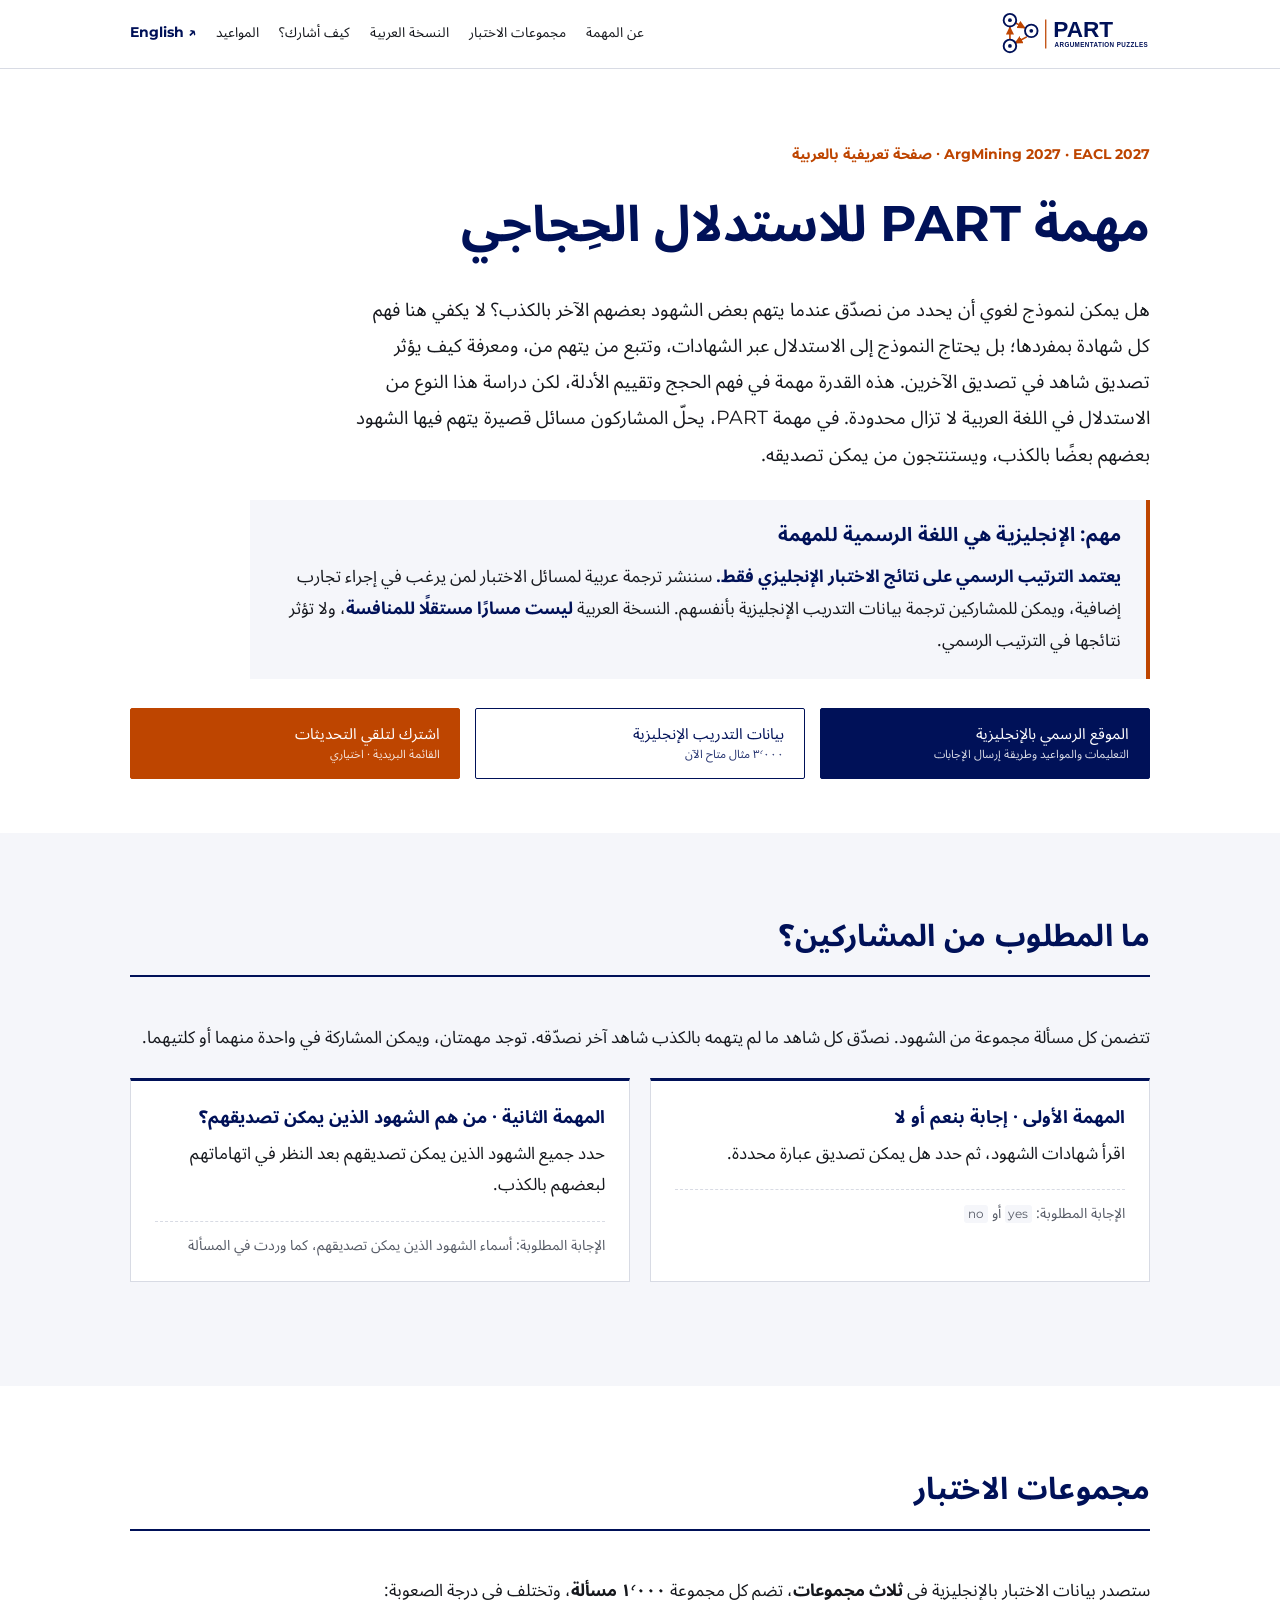
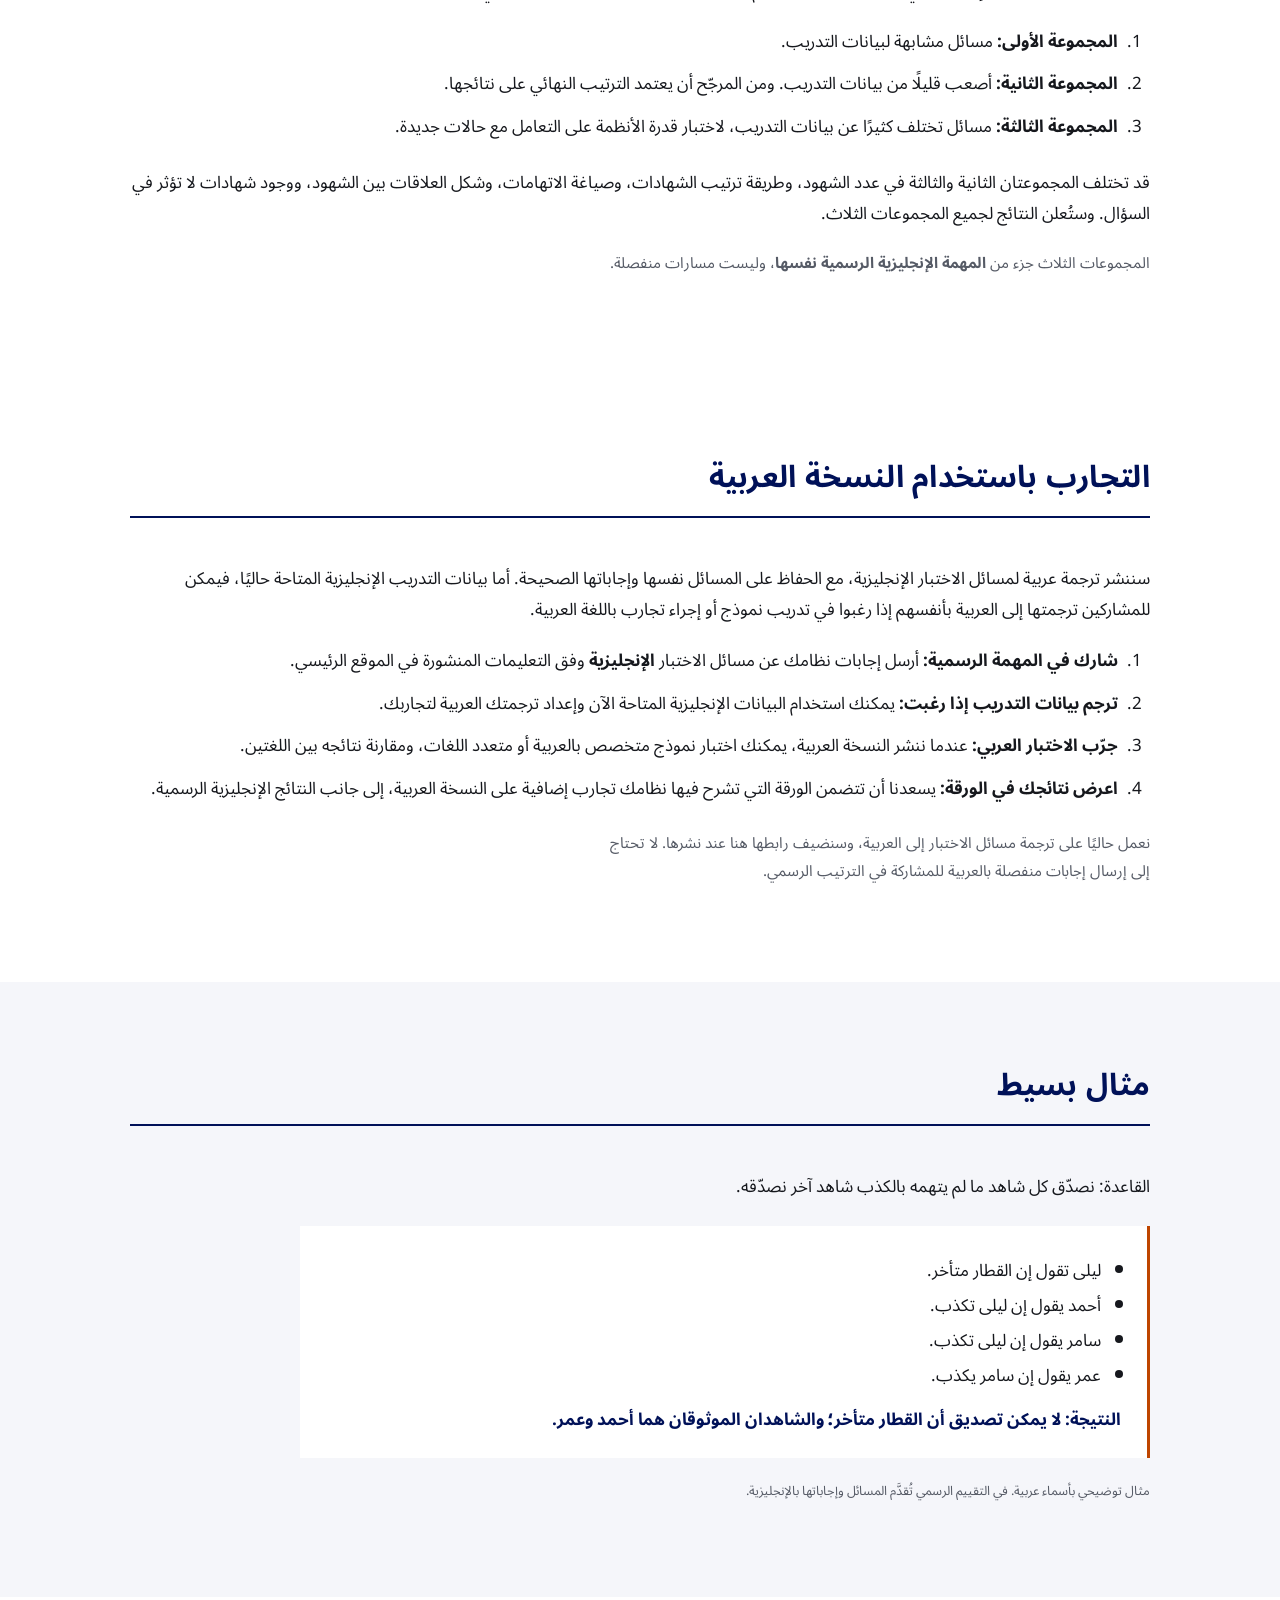
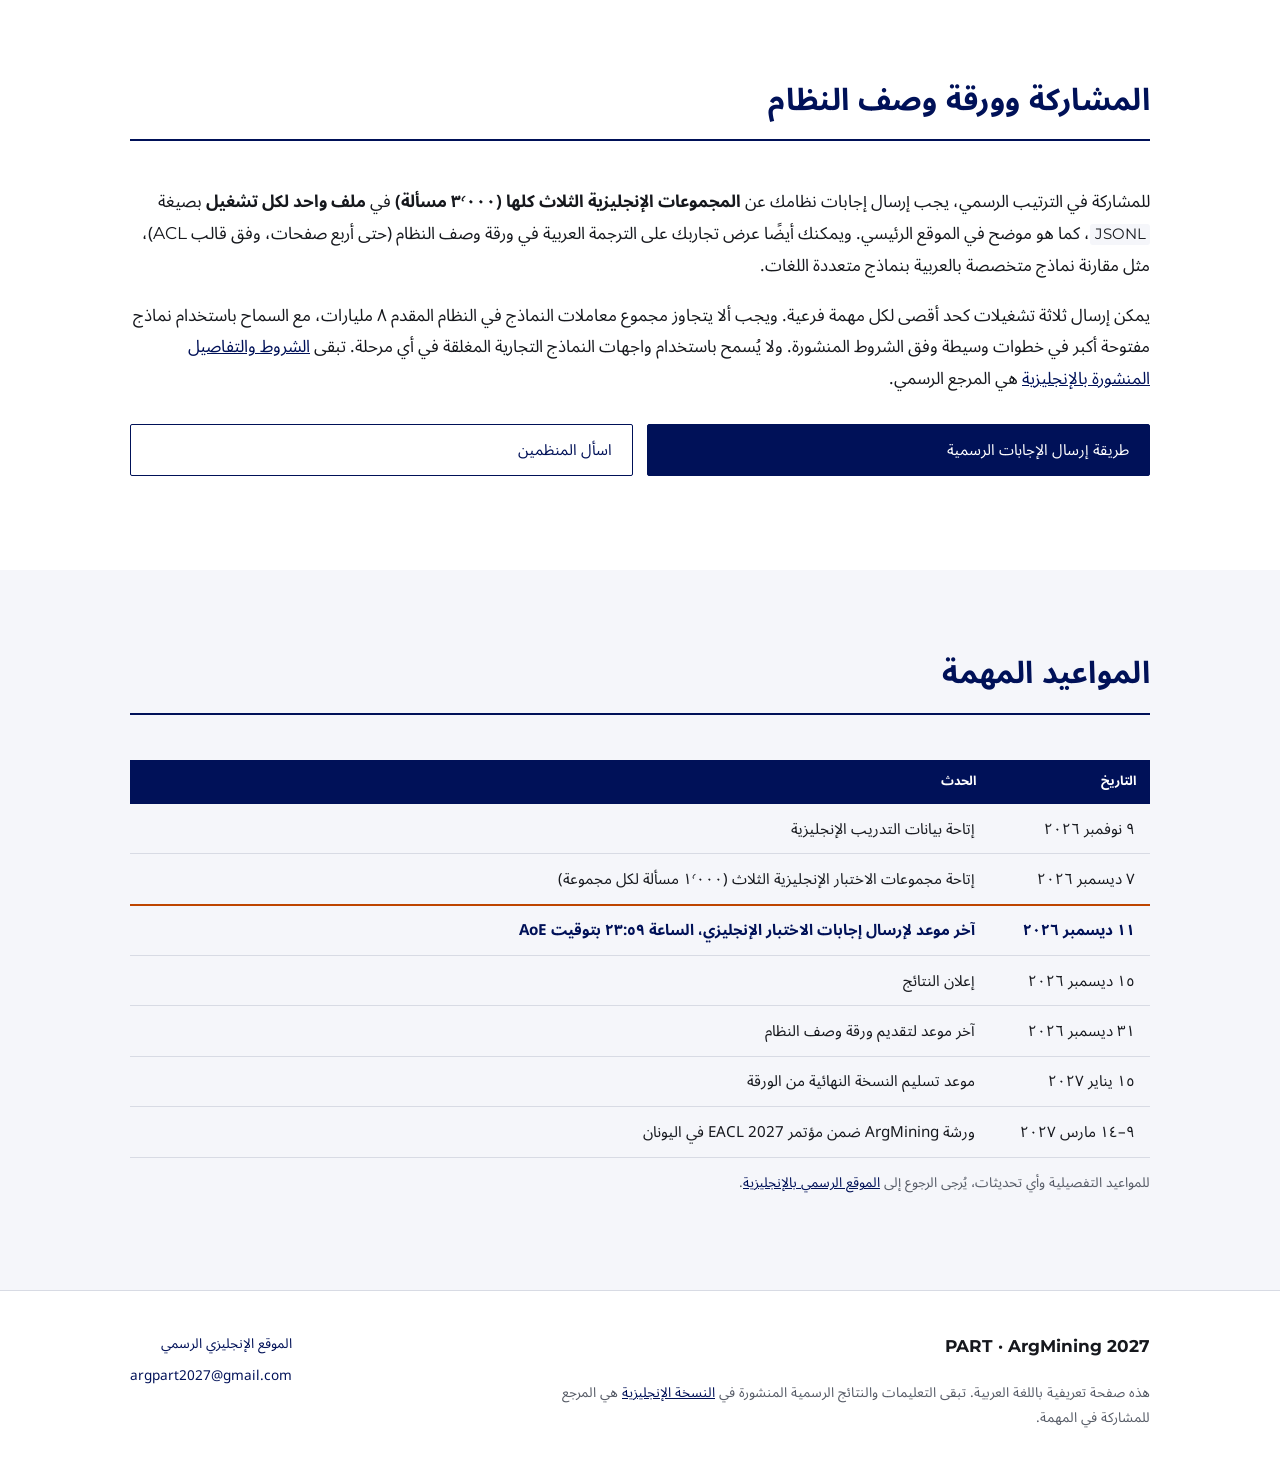
==== commit 4e2396ac: "add signup sheet" ====
--- a/ar/index.html
+++ b/ar/index.html
@@ -217,6 +217,9 @@
           <a class="btn btn-outline" href="https://huggingface.co/datasets/michiel/argpart" target="_blank" rel="noopener">
             <span class="btn-label">بيانات التدريب الإنجليزية<small>٣٬٠٠٠ مثال متاح الآن</small></span>
           </a>
+          <a class="btn btn-signup" href="https://forms.gle/4nyxSPTUZDCkgYtt7" target="_blank" rel="noopener">
+            <span class="btn-label">اشترك لتلقي التحديثات<small>القائمة البريدية · اختياري</small></span>
+          </a>
         </div>
       </div>
     </section>
--- a/css/styles.css
+++ b/css/styles.css
@@ -192,6 +192,16 @@
   transition: background-color 0.15s ease, color 0.15s ease, border-color 0.15s ease;
 }
 
+/* Hero buttons: one row of equal-width buttons, badge under the label */
+.cta-row .btn {
+  flex: 1 1 0;
+  min-width: 0;
+  flex-direction: column;
+  align-items: flex-start;
+  justify-content: space-between;
+  gap: 0.6rem;
+}
+
 .btn-label { display: flex; flex-direction: column; }
 .btn-label small {
   font-size: 0.72rem;
@@ -206,6 +216,20 @@
 
 .btn-outline { background: #fff; color: var(--blue); }
 .btn-outline:hover { background: var(--blue); color: #fff; }
+
+.btn-signup { background: var(--orange); border-color: var(--orange); color: #fff; }
+.btn-signup:hover { background: #993700; border-color: #993700; color: #fff; }
+.btn-signup .btn-badge { background: #fff; color: var(--orange); }
+
+.site-nav a.nav-signup {
+  color: #fff;
+  background: var(--orange);
+  padding: 0.35em 0.8em;
+  border-radius: 999px;
+  border-bottom: 0;
+  font-weight: 700;
+}
+.site-nav a.nav-signup:hover { background: #993700; color: #fff; }
 
 .btn-badge {
   font-size: 0.68rem;
@@ -576,7 +600,7 @@
 
   .example { grid-template-columns: 1fr; }
 
-  .cta-row .btn { width: 100%; justify-content: center; }
+  .cta-row .btn { flex-basis: 100%; }
 }
 
 /* ---------- print ---------- */
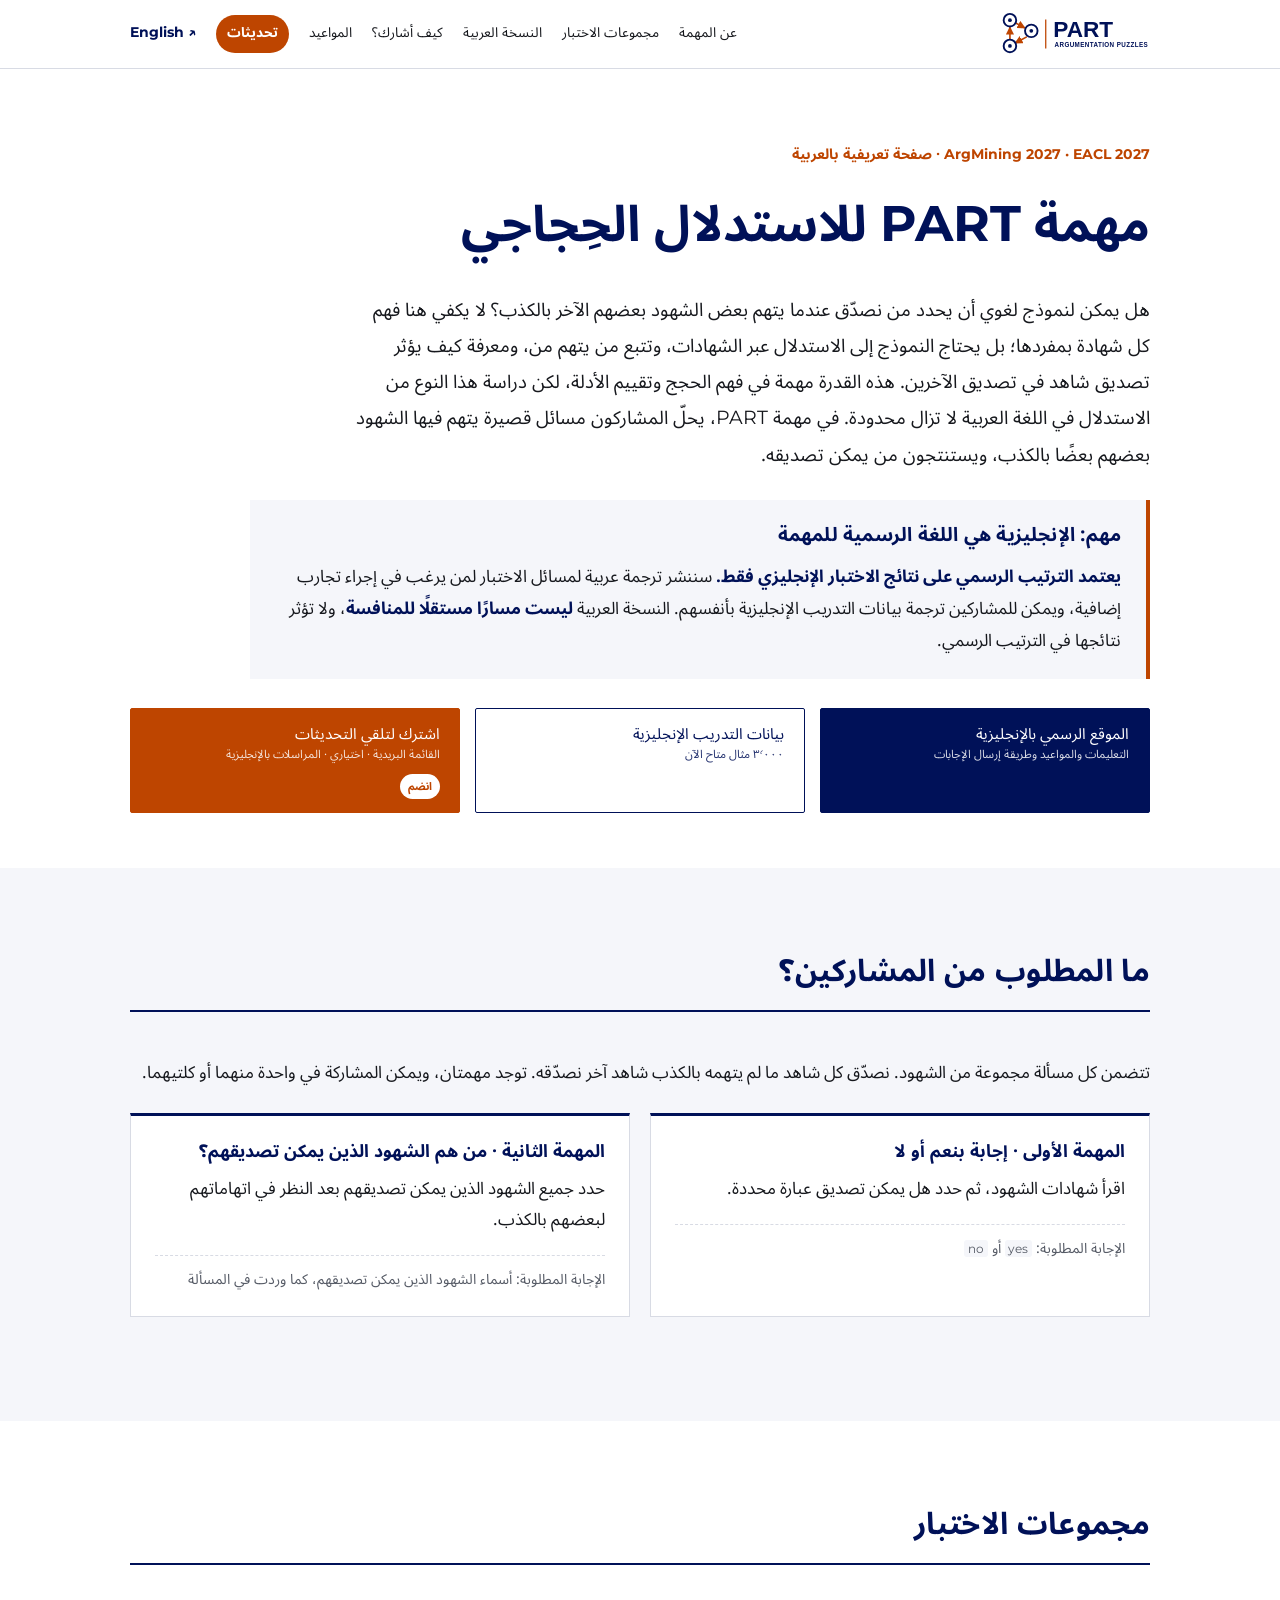
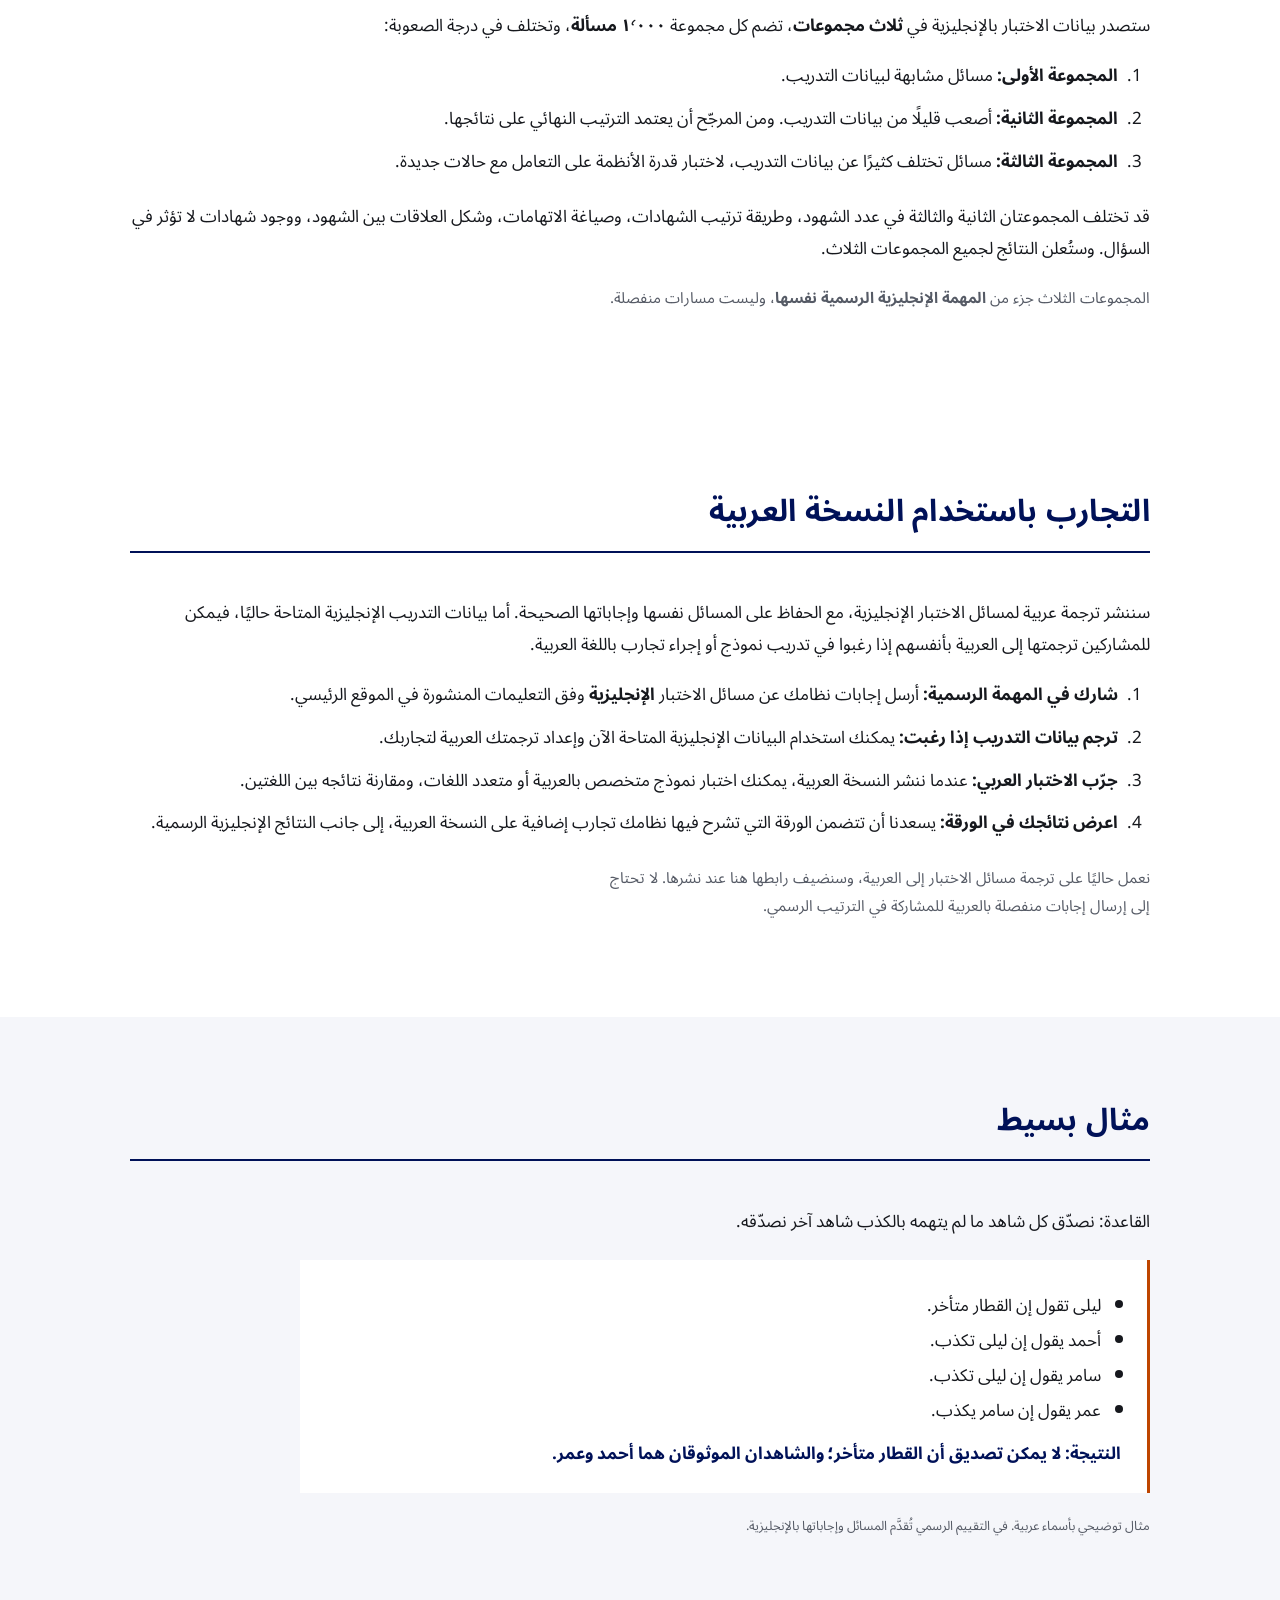
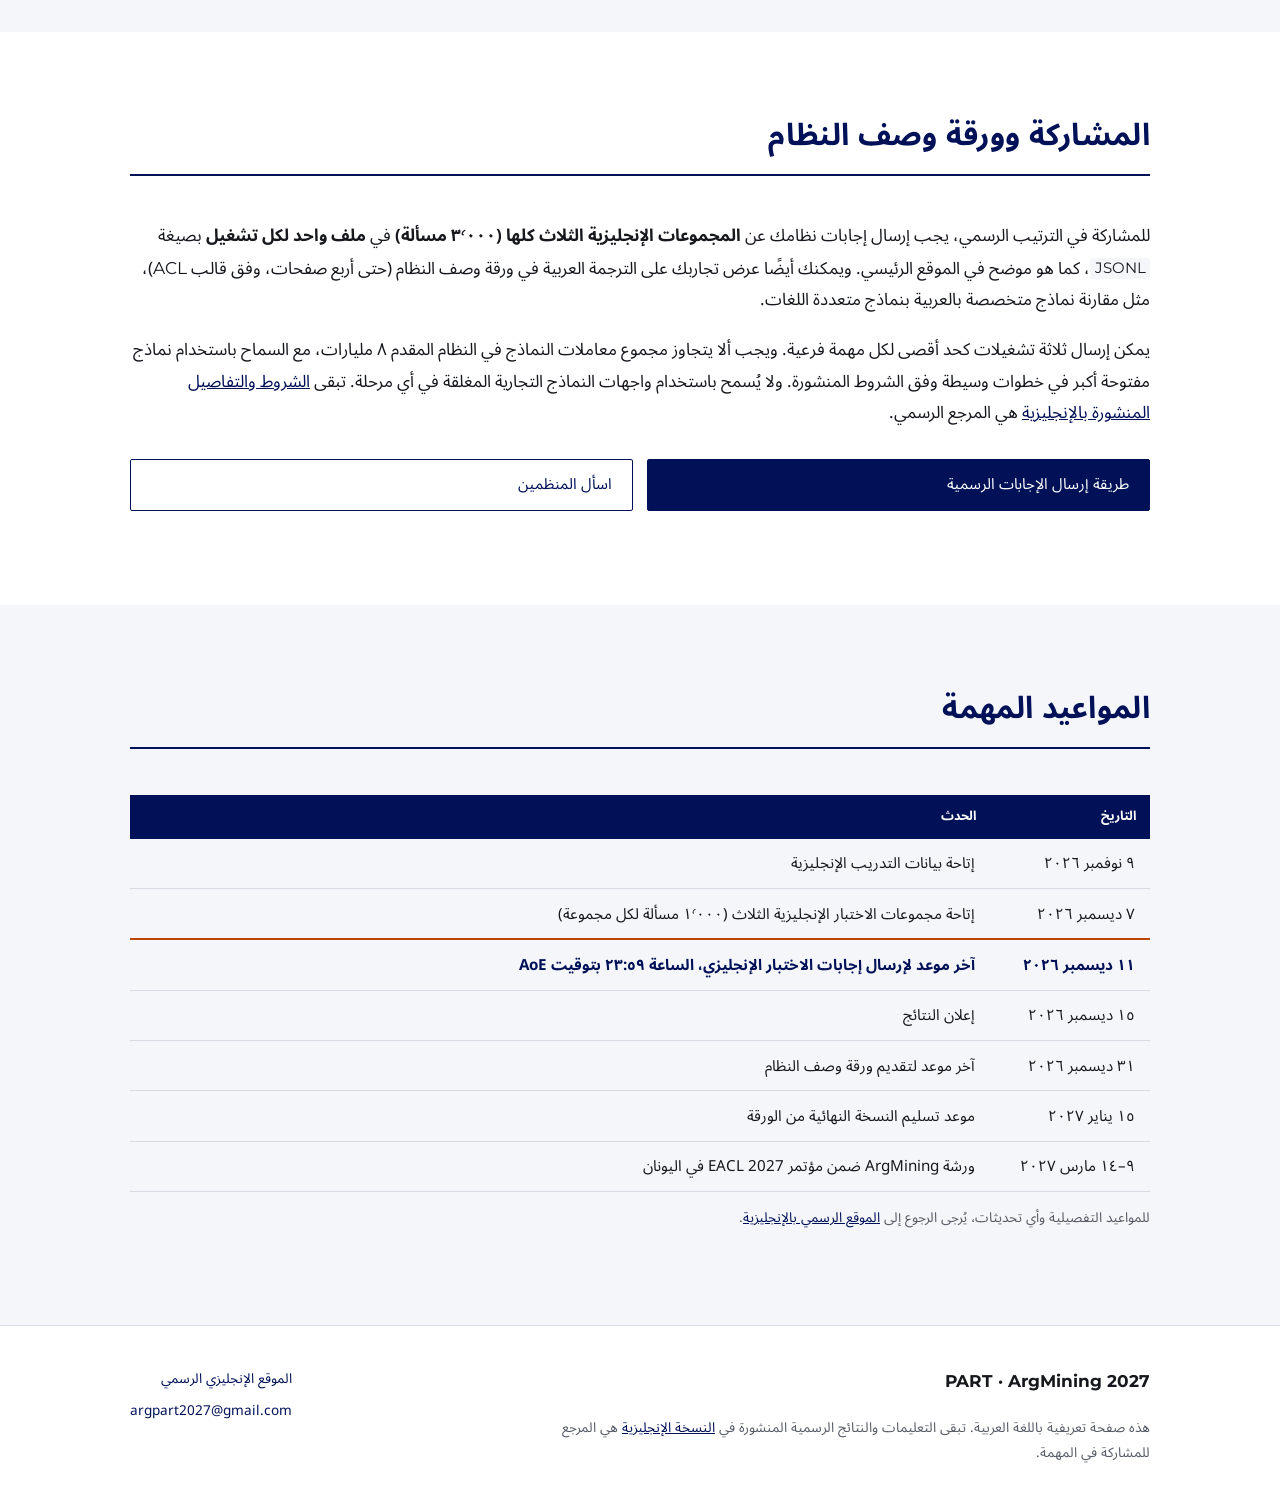
==== commit 31c01b10: "add signupsheet in arabic page too" ====
--- a/ar/index.html
+++ b/ar/index.html
@@ -39,7 +39,7 @@
     .official-notice p { margin: 0; }
     .official-notice strong { color: var(--blue); }
     .btn { line-height: 1.6; }
-    .btn-label small { letter-spacing: 0; text-transform: none; }
+    .btn-label small, .btn-badge { letter-spacing: 0; text-transform: none; }
     main section + section { padding-top: var(--space-section); }
     section#task { padding-top: var(--space-section); }
     .subtask-card h3 { font-size: 1.1rem; margin-bottom: 0.5rem; }
@@ -184,6 +184,7 @@
         <a href="#arabic">النسخة العربية</a>
         <a href="#participation">كيف أشارك؟</a>
         <a href="#dates">المواعيد</a>
+        <a class="nav-signup" href="https://forms.gle/4nyxSPTUZDCkgYtt7" target="_blank" rel="noopener">تحديثات</a>
         <a class="language-link" href="../index.html" lang="en" dir="ltr">English ↗</a>
       </nav>
     </div>
@@ -218,7 +219,8 @@
             <span class="btn-label">بيانات التدريب الإنجليزية<small>٣٬٠٠٠ مثال متاح الآن</small></span>
           </a>
           <a class="btn btn-signup" href="https://forms.gle/4nyxSPTUZDCkgYtt7" target="_blank" rel="noopener">
-            <span class="btn-label">اشترك لتلقي التحديثات<small>القائمة البريدية · اختياري</small></span>
+            <span class="btn-label">اشترك لتلقي التحديثات<small>القائمة البريدية · اختياري · المراسلات بالإنجليزية</small></span>
+            <span class="btn-badge">انضم</span>
           </a>
         </div>
       </div>
